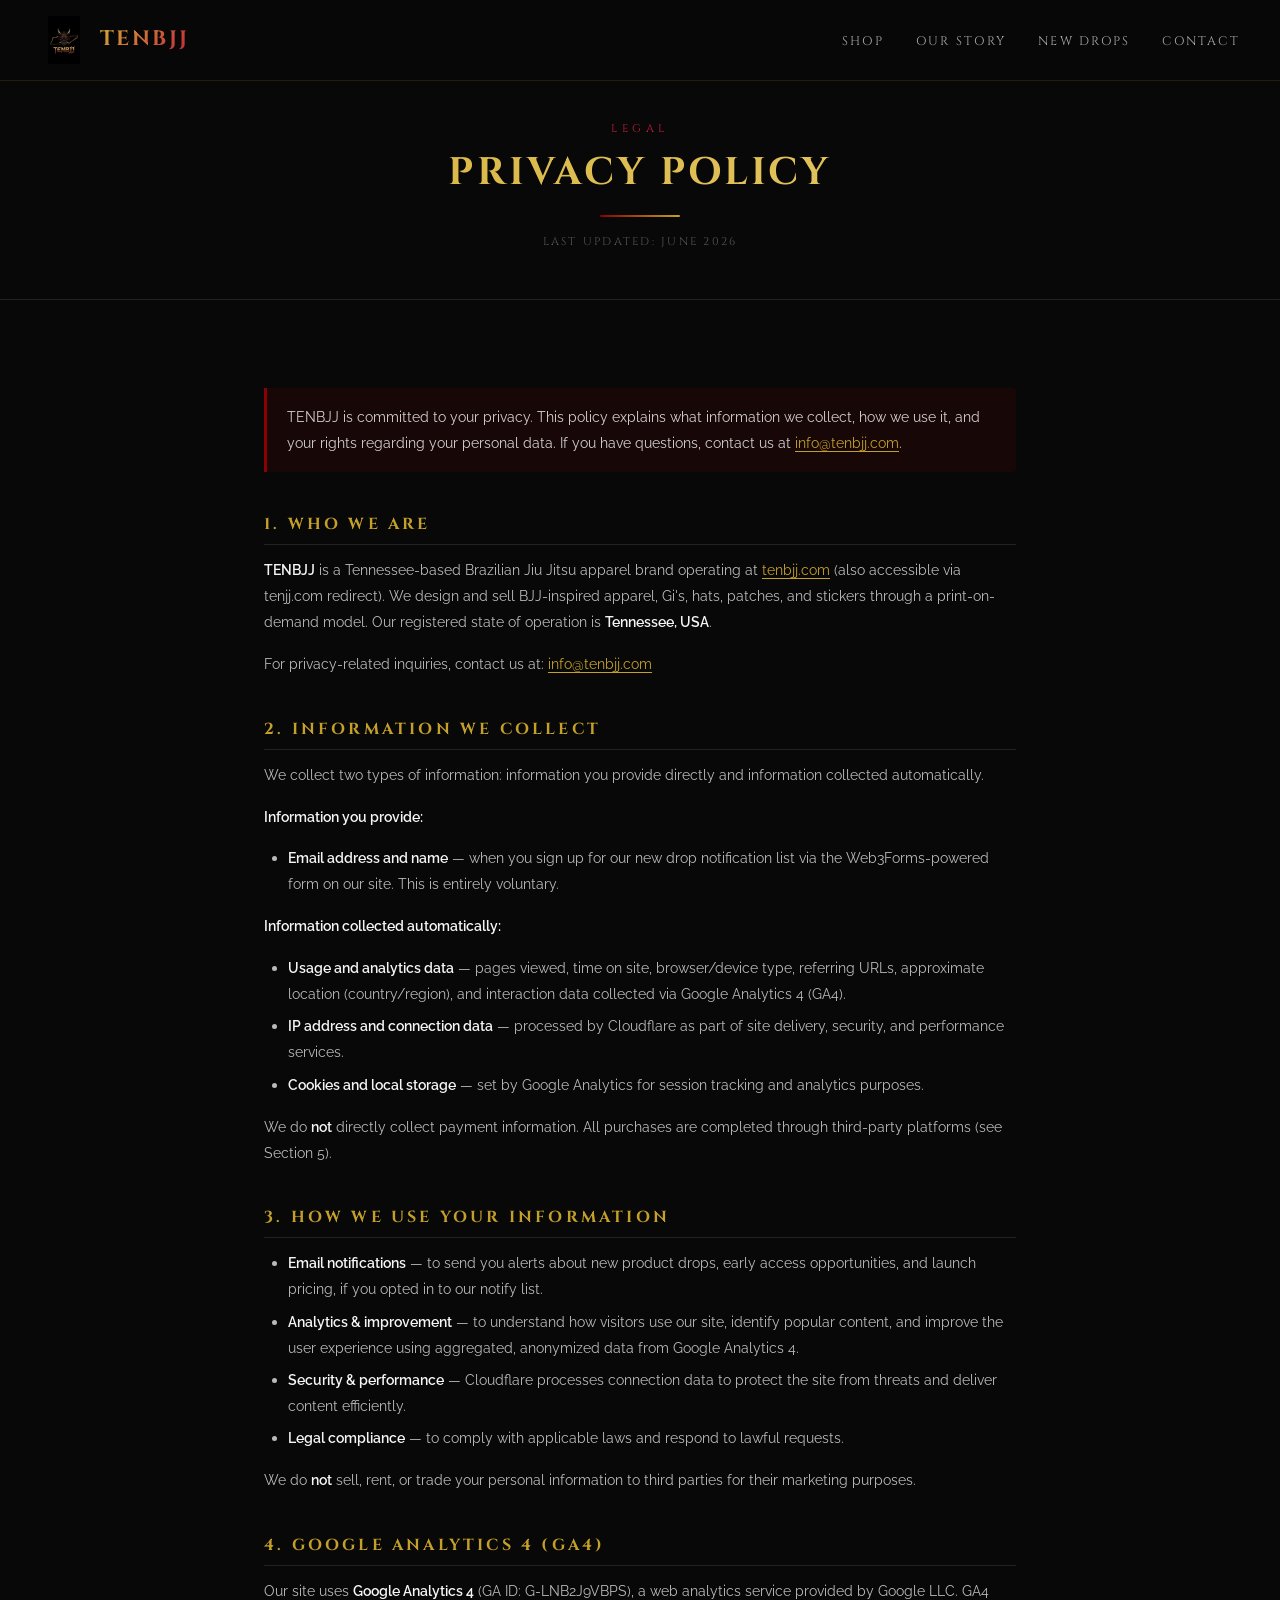
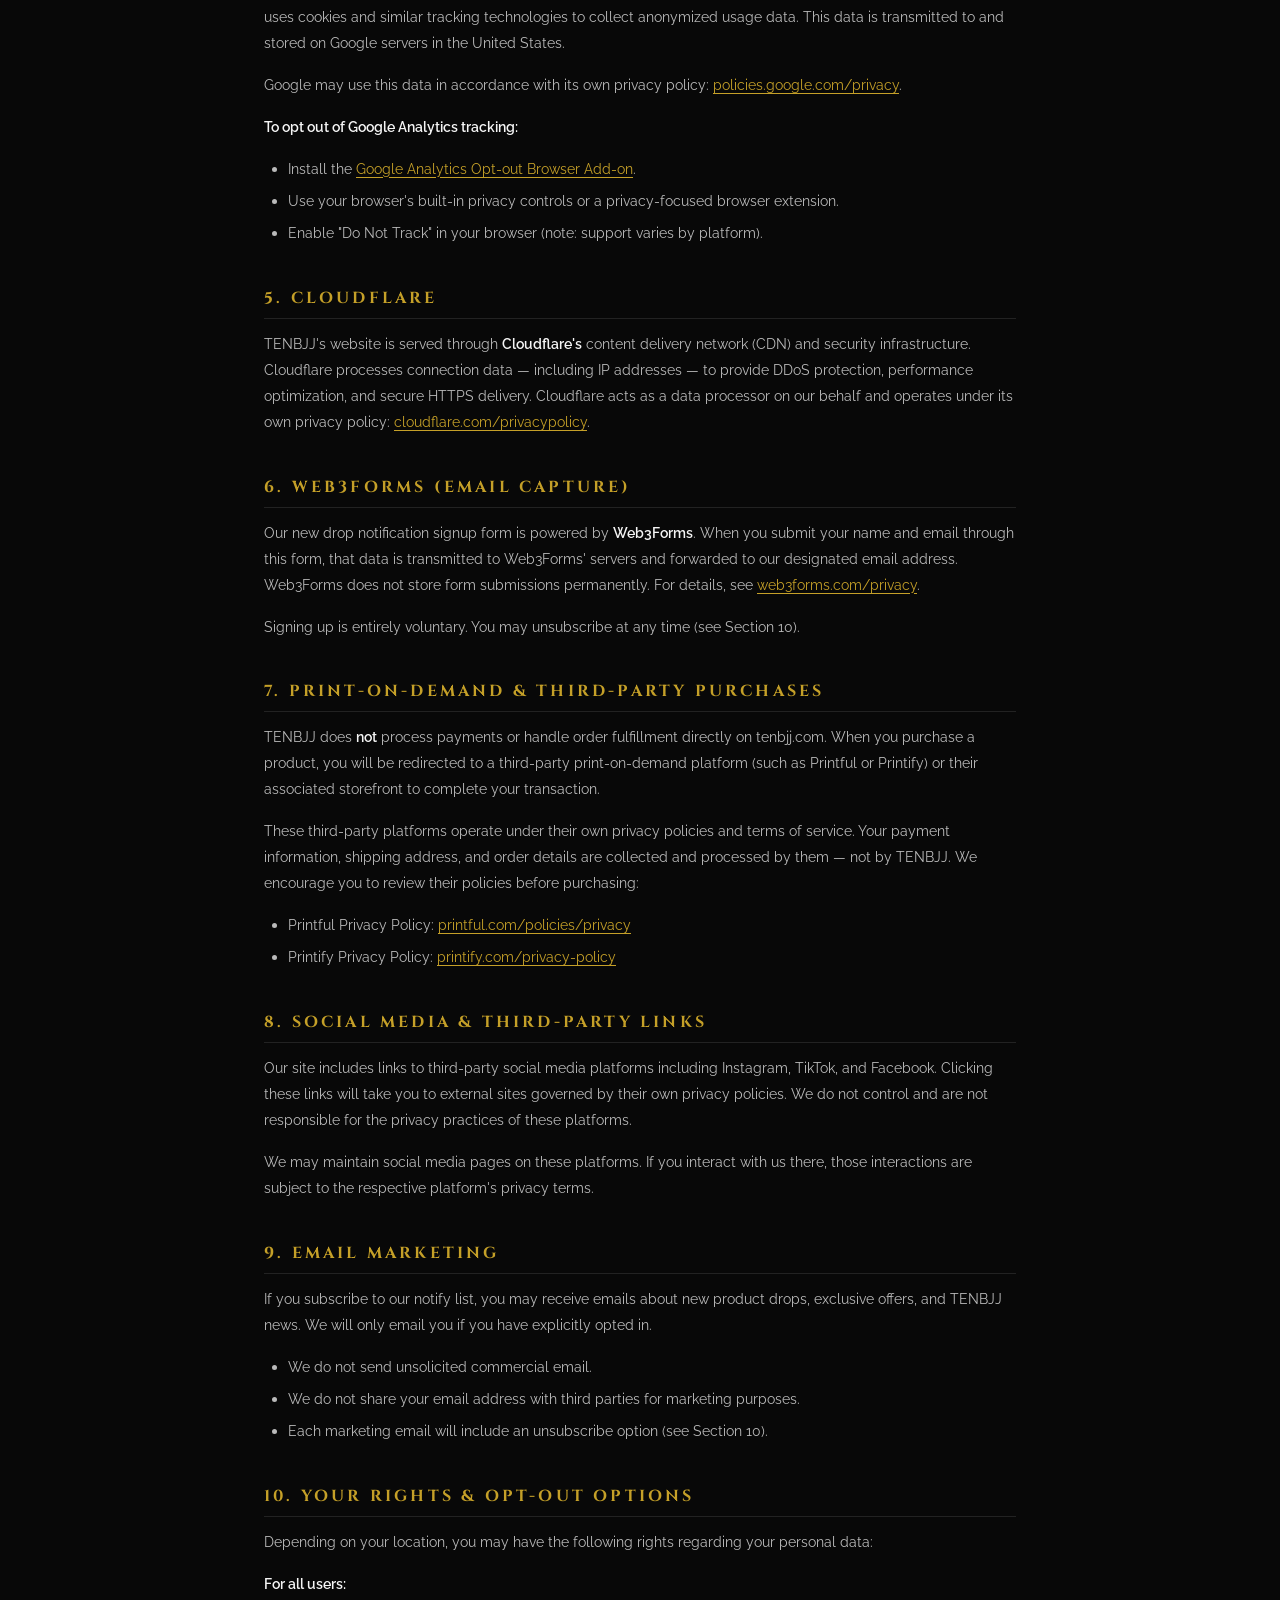
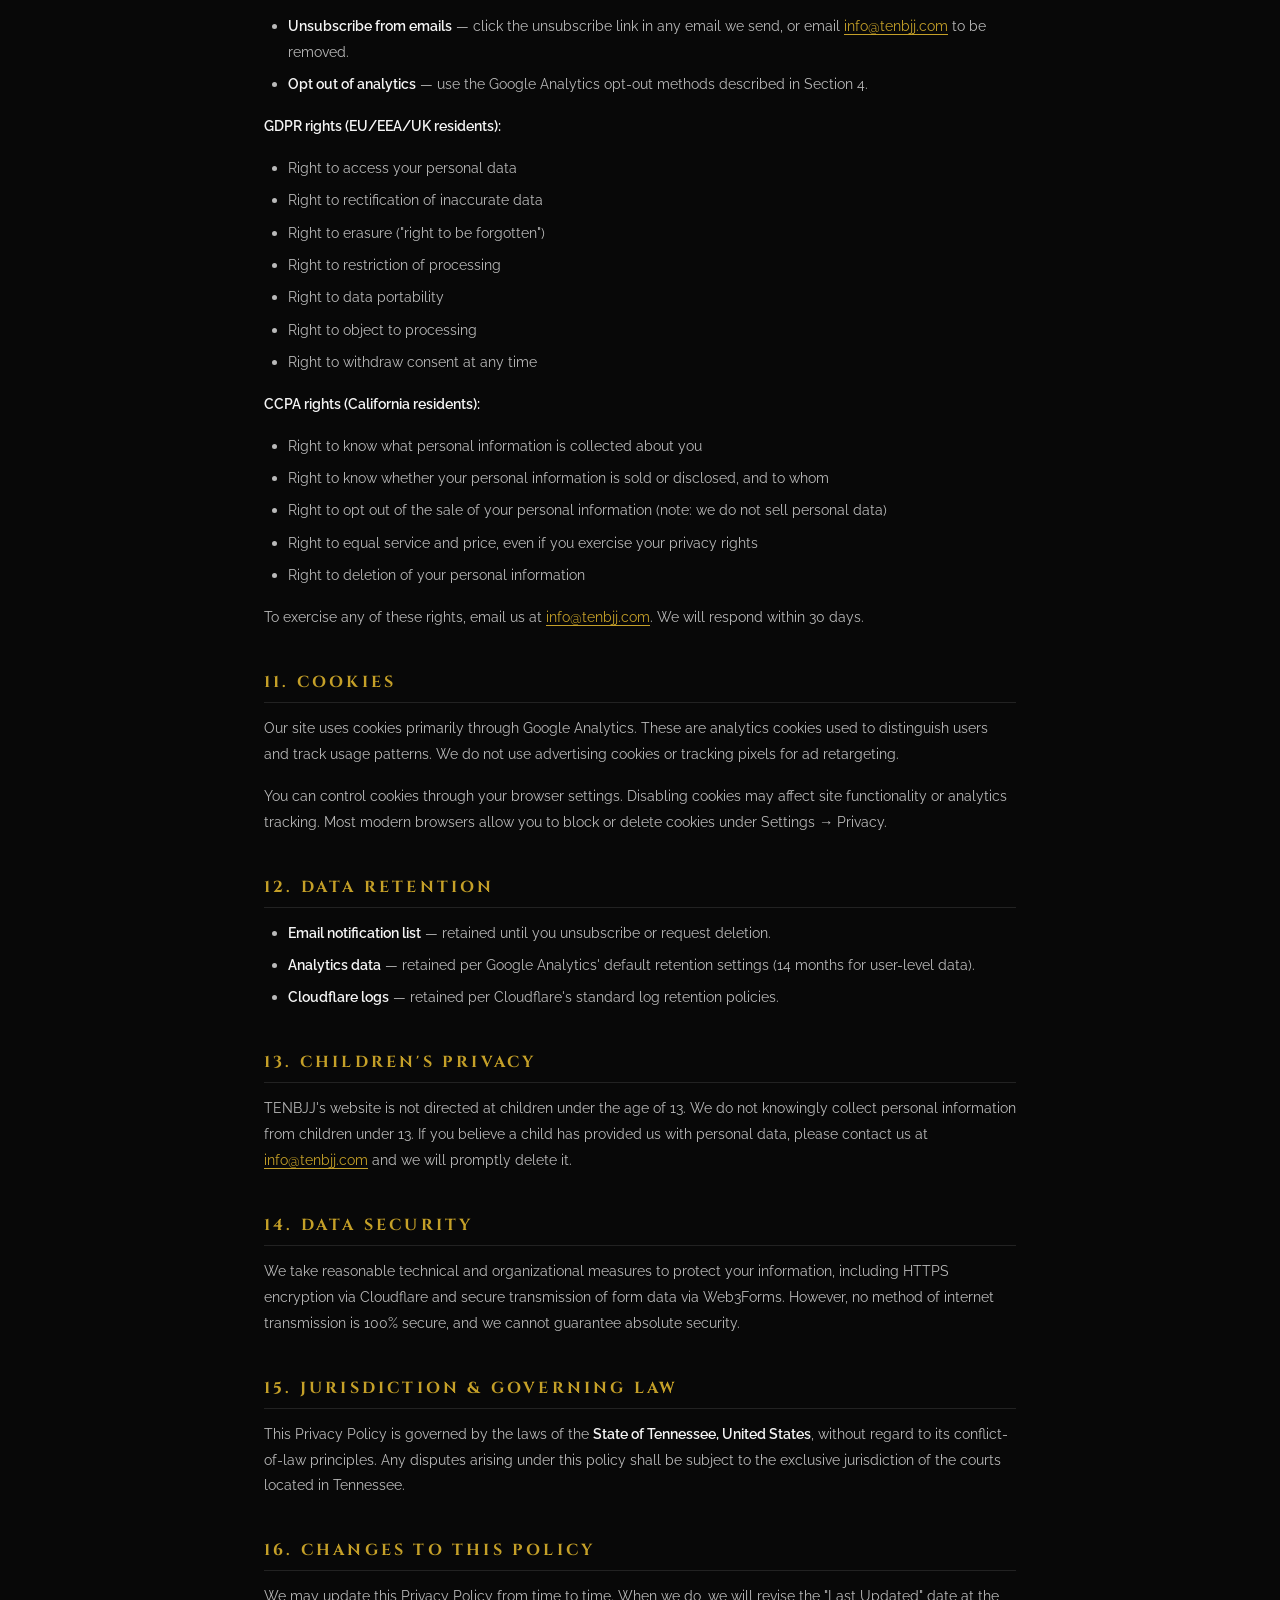
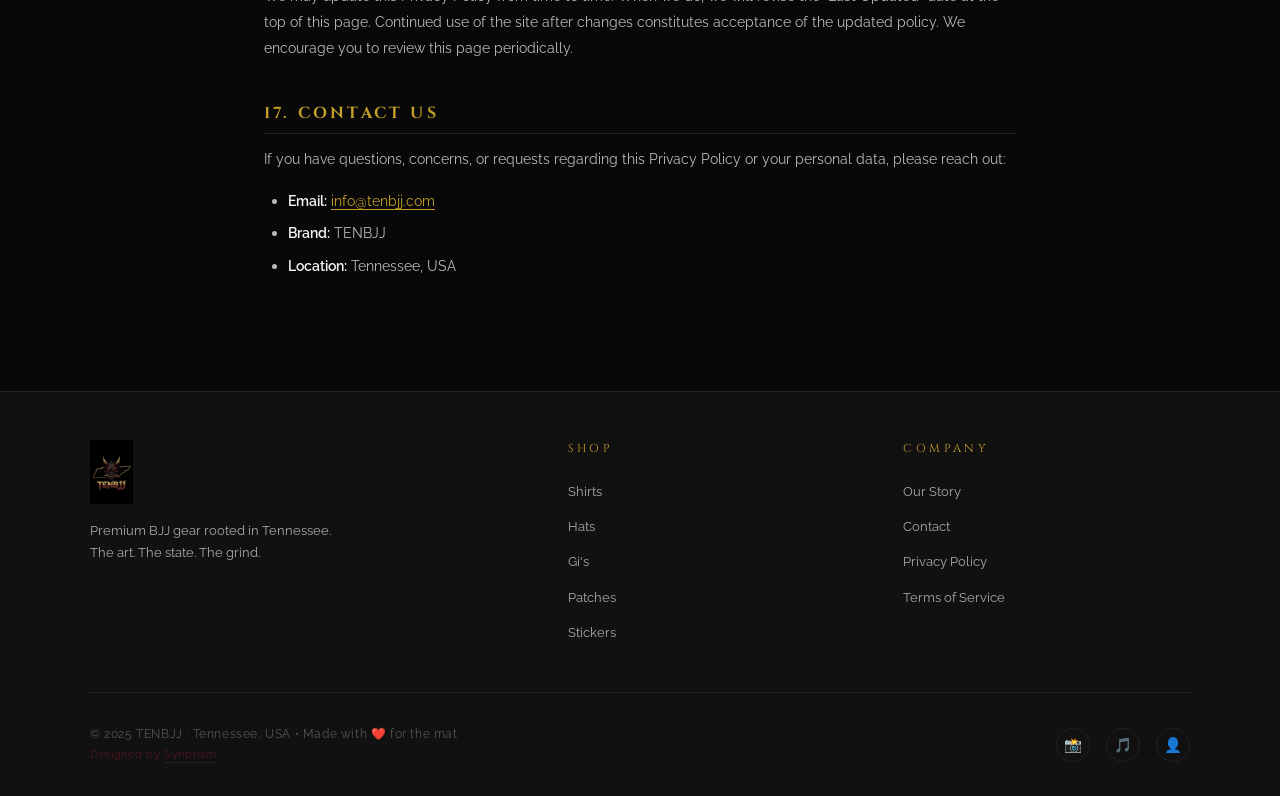
==== privacy.html @ 9f29fe01 "SEO overhaul, privacy policy, terms of service, sitemap, robots.txt" ====
<!DOCTYPE html>
<html lang="en">
<head>
  <meta charset="UTF-8" />
  <meta name="viewport" content="width=device-width, initial-scale=1.0" />
  <title>Privacy Policy | TENBJJ</title>
  <meta name="description" content="Privacy Policy for TENBJJ — Tennessee Brazilian Jiu Jitsu apparel brand." />
  <meta name="robots" content="noindex, nofollow" />
  <link rel="canonical" href="https://tenbjj.com/privacy.html" />
  <link rel="icon" type="image/jpeg" href="/assets/images/logo.jpg" />
  <link rel="stylesheet" href="/css/style.css" />
  <!-- Google tag (gtag.js) -->
  <script async src="https://www.googletagmanager.com/gtag/js?id=G-LNB2J9VBPS"></script>
  <script>
    window.dataLayer = window.dataLayer || [];
    function gtag(){dataLayer.push(arguments);}
    gtag('js', new Date());
    gtag('config', 'G-LNB2J9VBPS');
  </script>
  <style>
    /* ── LEGAL PAGE LAYOUT ─────────────────────────────────── */
    .legal-hero {
      padding: 120px 24px 48px;
      text-align: center;
      background: var(--black);
      border-bottom: 1px solid var(--black-border);
    }
    .legal-hero .section-eyebrow { margin-bottom: 0.75rem; }
    .legal-hero .section-title {
      font-size: clamp(1.6rem, 4vw, 2.4rem);
    }
    .legal-updated {
      font-family: var(--font-heading);
      font-size: 0.7rem;
      letter-spacing: 0.2em;
      text-transform: uppercase;
      color: var(--grey-dark);
      margin-top: 1rem;
    }
    .legal-body {
      max-width: 800px;
      margin: 0 auto;
      padding: 64px 24px 96px;
    }
    .legal-body h2 {
      font-family: var(--font-heading);
      font-size: 1rem;
      letter-spacing: 0.2em;
      text-transform: uppercase;
      color: var(--gold);
      margin: 2.5rem 0 0.75rem;
      padding-bottom: 0.4rem;
      border-bottom: 1px solid var(--black-border);
    }
    .legal-body h2:first-child { margin-top: 0; }
    .legal-body p {
      font-family: var(--font-body);
      font-size: 0.9rem;
      color: rgba(245,245,245,0.75);
      line-height: 1.8;
      margin-bottom: 1rem;
    }
    .legal-body ul {
      list-style: disc;
      padding-left: 1.5rem;
      margin-bottom: 1rem;
    }
    .legal-body ul li {
      font-family: var(--font-body);
      font-size: 0.9rem;
      color: rgba(245,245,245,0.75);
      line-height: 1.8;
      margin-bottom: 0.4rem;
    }
    .legal-body a {
      color: var(--gold);
      text-decoration: underline;
      text-underline-offset: 3px;
      transition: color var(--transition);
    }
    .legal-body a:hover { color: var(--gold-pale); }
    .legal-body strong {
      color: var(--white);
      font-weight: 600;
    }
    .legal-highlight {
      background: rgba(139,0,0,0.12);
      border-left: 3px solid var(--crimson);
      padding: 1rem 1.25rem;
      border-radius: 0 var(--radius) var(--radius) 0;
      margin: 1.5rem 0;
    }
    .legal-highlight p { margin-bottom: 0; color: rgba(245,245,245,0.85); }
    .nav-cart { display: none !important; }
  </style>
</head>
<body>

  <!-- NAV -->
  <nav class="nav" id="nav">
    <a class="nav-logo" href="/">
      <img src="/assets/images/logo.jpg" alt="TENBJJ Logo" />
      <span class="nav-logo-text">TENBJJ</span>
    </a>
    <ul class="nav-links">
      <li><a href="/#shop">Shop</a></li>
      <li><a href="/#story">Our Story</a></li>
      <li><a href="/#notify">New Drops</a></li>
      <li><a href="mailto:info@tenbjj.com">Contact</a></li>
    </ul>
    <a class="nav-cart" href="/#shop">
      <span>🛒</span>
      <span>Shop Now</span>
    </a>
    <div class="nav-hamburger" id="hamburger" aria-label="Menu">
      <span></span><span></span><span></span>
    </div>
  </nav>

  <!-- HERO -->
  <div class="legal-hero">
    <p class="section-eyebrow">Legal</p>
    <h1 class="section-title">Privacy Policy</h1>
    <div class="section-rule"></div>
    <p class="legal-updated">Last Updated: June 2026</p>
  </div>

  <!-- CONTENT -->
  <main class="legal-body">

    <div class="legal-highlight">
      <p>TENBJJ is committed to your privacy. This policy explains what information we collect, how we use it, and your rights regarding your personal data. If you have questions, contact us at <a href="mailto:info@tenbjj.com">info@tenbjj.com</a>.</p>
    </div>

    <h2>1. Who We Are</h2>
    <p><strong>TENBJJ</strong> is a Tennessee-based Brazilian Jiu Jitsu apparel brand operating at <a href="https://tenbjj.com">tenbjj.com</a> (also accessible via tenjj.com redirect). We design and sell BJJ-inspired apparel, Gi's, hats, patches, and stickers through a print-on-demand model. Our registered state of operation is <strong>Tennessee, USA</strong>.</p>
    <p>For privacy-related inquiries, contact us at: <a href="mailto:info@tenbjj.com">info@tenbjj.com</a></p>

    <h2>2. Information We Collect</h2>
    <p>We collect two types of information: information you provide directly and information collected automatically.</p>
    <p><strong>Information you provide:</strong></p>
    <ul>
      <li><strong>Email address and name</strong> — when you sign up for our new drop notification list via the Web3Forms-powered form on our site. This is entirely voluntary.</li>
    </ul>
    <p><strong>Information collected automatically:</strong></p>
    <ul>
      <li><strong>Usage and analytics data</strong> — pages viewed, time on site, browser/device type, referring URLs, approximate location (country/region), and interaction data collected via Google Analytics 4 (GA4).</li>
      <li><strong>IP address and connection data</strong> — processed by Cloudflare as part of site delivery, security, and performance services.</li>
      <li><strong>Cookies and local storage</strong> — set by Google Analytics for session tracking and analytics purposes.</li>
    </ul>
    <p>We do <strong>not</strong> directly collect payment information. All purchases are completed through third-party platforms (see Section 5).</p>

    <h2>3. How We Use Your Information</h2>
    <ul>
      <li><strong>Email notifications</strong> — to send you alerts about new product drops, early access opportunities, and launch pricing, if you opted in to our notify list.</li>
      <li><strong>Analytics &amp; improvement</strong> — to understand how visitors use our site, identify popular content, and improve the user experience using aggregated, anonymized data from Google Analytics 4.</li>
      <li><strong>Security &amp; performance</strong> — Cloudflare processes connection data to protect the site from threats and deliver content efficiently.</li>
      <li><strong>Legal compliance</strong> — to comply with applicable laws and respond to lawful requests.</li>
    </ul>
    <p>We do <strong>not</strong> sell, rent, or trade your personal information to third parties for their marketing purposes.</p>

    <h2>4. Google Analytics 4 (GA4)</h2>
    <p>Our site uses <strong>Google Analytics 4</strong> (GA ID: G-LNB2J9VBPS), a web analytics service provided by Google LLC. GA4 uses cookies and similar tracking technologies to collect anonymized usage data. This data is transmitted to and stored on Google servers in the United States.</p>
    <p>Google may use this data in accordance with its own privacy policy: <a href="https://policies.google.com/privacy" target="_blank" rel="noopener noreferrer">policies.google.com/privacy</a>.</p>
    <p><strong>To opt out of Google Analytics tracking:</strong></p>
    <ul>
      <li>Install the <a href="https://tools.google.com/dlpage/gaoptout" target="_blank" rel="noopener noreferrer">Google Analytics Opt-out Browser Add-on</a>.</li>
      <li>Use your browser's built-in privacy controls or a privacy-focused browser extension.</li>
      <li>Enable "Do Not Track" in your browser (note: support varies by platform).</li>
    </ul>

    <h2>5. Cloudflare</h2>
    <p>TENBJJ's website is served through <strong>Cloudflare's</strong> content delivery network (CDN) and security infrastructure. Cloudflare processes connection data — including IP addresses — to provide DDoS protection, performance optimization, and secure HTTPS delivery. Cloudflare acts as a data processor on our behalf and operates under its own privacy policy: <a href="https://www.cloudflare.com/privacypolicy/" target="_blank" rel="noopener noreferrer">cloudflare.com/privacypolicy</a>.</p>

    <h2>6. Web3Forms (Email Capture)</h2>
    <p>Our new drop notification signup form is powered by <strong>Web3Forms</strong>. When you submit your name and email through this form, that data is transmitted to Web3Forms' servers and forwarded to our designated email address. Web3Forms does not store form submissions permanently. For details, see <a href="https://web3forms.com/privacy" target="_blank" rel="noopener noreferrer">web3forms.com/privacy</a>.</p>
    <p>Signing up is entirely voluntary. You may unsubscribe at any time (see Section 10).</p>

    <h2>7. Print-on-Demand &amp; Third-Party Purchases</h2>
    <p>TENBJJ does <strong>not</strong> process payments or handle order fulfillment directly on tenbjj.com. When you purchase a product, you will be redirected to a third-party print-on-demand platform (such as Printful or Printify) or their associated storefront to complete your transaction.</p>
    <p>These third-party platforms operate under their own privacy policies and terms of service. Your payment information, shipping address, and order details are collected and processed by them — not by TENBJJ. We encourage you to review their policies before purchasing:</p>
    <ul>
      <li>Printful Privacy Policy: <a href="https://www.printful.com/policies/privacy" target="_blank" rel="noopener noreferrer">printful.com/policies/privacy</a></li>
      <li>Printify Privacy Policy: <a href="https://printify.com/privacy-policy/" target="_blank" rel="noopener noreferrer">printify.com/privacy-policy</a></li>
    </ul>

    <h2>8. Social Media &amp; Third-Party Links</h2>
    <p>Our site includes links to third-party social media platforms including Instagram, TikTok, and Facebook. Clicking these links will take you to external sites governed by their own privacy policies. We do not control and are not responsible for the privacy practices of these platforms.</p>
    <p>We may maintain social media pages on these platforms. If you interact with us there, those interactions are subject to the respective platform's privacy terms.</p>

    <h2>9. Email Marketing</h2>
    <p>If you subscribe to our notify list, you may receive emails about new product drops, exclusive offers, and TENBJJ news. We will only email you if you have explicitly opted in.</p>
    <ul>
      <li>We do not send unsolicited commercial email.</li>
      <li>We do not share your email address with third parties for marketing purposes.</li>
      <li>Each marketing email will include an unsubscribe option (see Section 10).</li>
    </ul>

    <h2>10. Your Rights &amp; Opt-Out Options</h2>
    <p>Depending on your location, you may have the following rights regarding your personal data:</p>
    <p><strong>For all users:</strong></p>
    <ul>
      <li><strong>Unsubscribe from emails</strong> — click the unsubscribe link in any email we send, or email <a href="mailto:info@tenbjj.com">info@tenbjj.com</a> to be removed.</li>
      <li><strong>Opt out of analytics</strong> — use the Google Analytics opt-out methods described in Section 4.</li>
    </ul>
    <p><strong>GDPR rights (EU/EEA/UK residents):</strong></p>
    <ul>
      <li>Right to access your personal data</li>
      <li>Right to rectification of inaccurate data</li>
      <li>Right to erasure ("right to be forgotten")</li>
      <li>Right to restriction of processing</li>
      <li>Right to data portability</li>
      <li>Right to object to processing</li>
      <li>Right to withdraw consent at any time</li>
    </ul>
    <p><strong>CCPA rights (California residents):</strong></p>
    <ul>
      <li>Right to know what personal information is collected about you</li>
      <li>Right to know whether your personal information is sold or disclosed, and to whom</li>
      <li>Right to opt out of the sale of your personal information (note: we do not sell personal data)</li>
      <li>Right to equal service and price, even if you exercise your privacy rights</li>
      <li>Right to deletion of your personal information</li>
    </ul>
    <p>To exercise any of these rights, email us at <a href="mailto:info@tenbjj.com">info@tenbjj.com</a>. We will respond within 30 days.</p>

    <h2>11. Cookies</h2>
    <p>Our site uses cookies primarily through Google Analytics. These are analytics cookies used to distinguish users and track usage patterns. We do not use advertising cookies or tracking pixels for ad retargeting.</p>
    <p>You can control cookies through your browser settings. Disabling cookies may affect site functionality or analytics tracking. Most modern browsers allow you to block or delete cookies under Settings → Privacy.</p>

    <h2>12. Data Retention</h2>
    <ul>
      <li><strong>Email notification list</strong> — retained until you unsubscribe or request deletion.</li>
      <li><strong>Analytics data</strong> — retained per Google Analytics' default retention settings (14 months for user-level data).</li>
      <li><strong>Cloudflare logs</strong> — retained per Cloudflare's standard log retention policies.</li>
    </ul>

    <h2>13. Children's Privacy</h2>
    <p>TENBJJ's website is not directed at children under the age of 13. We do not knowingly collect personal information from children under 13. If you believe a child has provided us with personal data, please contact us at <a href="mailto:info@tenbjj.com">info@tenbjj.com</a> and we will promptly delete it.</p>

    <h2>14. Data Security</h2>
    <p>We take reasonable technical and organizational measures to protect your information, including HTTPS encryption via Cloudflare and secure transmission of form data via Web3Forms. However, no method of internet transmission is 100% secure, and we cannot guarantee absolute security.</p>

    <h2>15. Jurisdiction &amp; Governing Law</h2>
    <p>This Privacy Policy is governed by the laws of the <strong>State of Tennessee, United States</strong>, without regard to its conflict-of-law principles. Any disputes arising under this policy shall be subject to the exclusive jurisdiction of the courts located in Tennessee.</p>

    <h2>16. Changes to This Policy</h2>
    <p>We may update this Privacy Policy from time to time. When we do, we will revise the "Last Updated" date at the top of this page. Continued use of the site after changes constitutes acceptance of the updated policy. We encourage you to review this page periodically.</p>

    <h2>17. Contact Us</h2>
    <p>If you have questions, concerns, or requests regarding this Privacy Policy or your personal data, please reach out:</p>
    <ul>
      <li><strong>Email:</strong> <a href="mailto:info@tenbjj.com">info@tenbjj.com</a></li>
      <li><strong>Brand:</strong> TENBJJ</li>
      <li><strong>Location:</strong> Tennessee, USA</li>
    </ul>

  </main>

  <!-- FOOTER -->
  <footer>
    <div class="footer-inner">
      <div class="footer-brand">
        <img src="/assets/images/logo.jpg" alt="TENBJJ" class="footer-logo" />
        <p class="footer-tagline">
          Premium BJJ gear rooted in Tennessee.<br>
          The art. The state. The grind.
        </p>
      </div>
      <div>
        <p class="footer-heading">Shop</p>
        <ul class="footer-links">
          <li><a href="/#shop">Shirts</a></li>
          <li><a href="/#shop">Hats</a></li>
          <li><a href="/#shop">Gi's</a></li>
          <li><a href="/#shop">Patches</a></li>
          <li><a href="/#shop">Stickers</a></li>
        </ul>
      </div>
      <div>
        <p class="footer-heading">Company</p>
        <ul class="footer-links">
          <li><a href="/#story">Our Story</a></li>
          <li><a href="mailto:info@tenbjj.com">Contact</a></li>
          <li><a href="/privacy.html">Privacy Policy</a></li>
          <li><a href="/terms.html">Terms of Service</a></li>
        </ul>
      </div>
    </div>
    <div class="footer-bottom" style="max-width:1100px;margin:0 auto;">
      <p class="footer-copy">
        &copy; 2025 TENBJJ &middot; Tennessee, USA &bull; Made with <span>❤️</span> for the mat
        <br><span style="font-size:0.7rem; opacity:0.35; letter-spacing:0.06em;">Designed by <a href="https://synprism.io" target="_blank" rel="noopener" style="color:inherit; text-decoration:none; border-bottom:1px solid rgba(255,255,255,0.2); padding-bottom:1px; transition:opacity 0.2s;" onmouseover="this.parentElement.style.opacity='0.65'" onmouseout="this.parentElement.style.opacity='0.35'">Synprism</a></span>
      </p>
      <div class="footer-social">
        <a href="#" aria-label="Instagram">📸</a>
        <a href="#" aria-label="TikTok">🎵</a>
        <a href="#" aria-label="Facebook">👤</a>
      </div>
    </div>
  </footer>

  <script src="/js/main.js"></script>
</body>
</html>
---- css/style.css ----
/* ============================================================
   TENBJJ — Core Stylesheet
   Design System: Black / Crimson / Gold
   ============================================================ */

@import url('https://fonts.googleapis.com/css2?family=Cinzel:wght@400;600;700;900&family=Cinzel+Decorative:wght@700&family=Raleway:wght@300;400;500;600&display=swap');

/* ── TOKENS ─────────────────────────────────────────────── */
:root {
  --black:       #080808;
  --black-soft:  #111111;
  --black-card:  #161616;
  --black-border:#222222;
  --crimson:     #8B0000;
  --crimson-mid: #c41e3a;
  --crimson-glow:#e0142a;
  --gold:        #C5A028;
  --gold-bright: #D4AF37;
  --gold-pale:   #e8cc6e;
  --white:       #f5f5f5;
  --grey:        #aaaaaa;
  --grey-dark:   #555555;

  --font-display: 'Cinzel Decorative', serif;
  --font-heading: 'Cinzel', serif;
  --font-body:    'Raleway', sans-serif;

  --radius: 4px;
  --transition: 0.3s ease;
  --glow-gold: 0 0 20px rgba(197,160,40,0.4);
  --glow-crimson: 0 0 20px rgba(196,30,58,0.5);
}

/* ── RESET ──────────────────────────────────────────────── */
*, *::before, *::after { box-sizing: border-box; margin: 0; padding: 0; }
html { scroll-behavior: smooth; font-size: 16px; }
body {
  background: var(--black);
  color: var(--white);
  font-family: var(--font-body);
  font-weight: 400;
  line-height: 1.6;
  overflow-x: hidden;
}
img { display: block; max-width: 100%; }
a { color: inherit; text-decoration: none; }
ul { list-style: none; }

/* ── SCROLLBAR ──────────────────────────────────────────── */
::-webkit-scrollbar { width: 6px; }
::-webkit-scrollbar-track { background: var(--black); }
::-webkit-scrollbar-thumb { background: var(--crimson); border-radius: 3px; }

/* ── NAV ────────────────────────────────────────────────── */
.nav {
  position: fixed;
  top: 0; left: 0; right: 0;
  z-index: 1000;
  display: flex;
  align-items: center;
  justify-content: space-between;
  padding: 1rem 2.5rem;
  background: rgba(8,8,8,0.92);
  backdrop-filter: blur(12px);
  border-bottom: 1px solid rgba(197,160,40,0.15);
  transition: var(--transition);
}
.nav.scrolled {
  border-bottom-color: rgba(197,160,40,0.35);
  box-shadow: 0 4px 30px rgba(0,0,0,0.6);
}
.nav-logo {
  display: flex;
  align-items: center;
  gap: 0.75rem;
}
.nav-logo img {
  height: 48px;
  width: 48px;
  object-fit: contain;
}
.nav-logo-text {
  font-family: var(--font-heading);
  font-weight: 700;
  font-size: 1.3rem;
  letter-spacing: 0.12em;
  background: linear-gradient(135deg, var(--gold-bright), var(--crimson-mid));
  -webkit-background-clip: text;
  -webkit-text-fill-color: transparent;
  background-clip: text;
}
.nav-links {
  display: flex;
  gap: 2rem;
  align-items: center;
}
.nav-links a {
  font-family: var(--font-heading);
  font-size: 0.78rem;
  letter-spacing: 0.18em;
  text-transform: uppercase;
  color: var(--grey);
  transition: color var(--transition);
  position: relative;
}
.nav-links a::after {
  content: '';
  position: absolute;
  bottom: -4px; left: 0; right: 0;
  height: 1px;
  background: var(--gold);
  transform: scaleX(0);
  transition: transform var(--transition);
}
.nav-links a:hover { color: var(--gold-bright); }
.nav-links a:hover::after { transform: scaleX(1); }
.nav-cart {
  display: flex;
  align-items: center;
  gap: 0.4rem;
  padding: 0.5rem 1.2rem;
  border: 1px solid var(--gold);
  border-radius: var(--radius);
  font-family: var(--font-heading);
  font-size: 0.72rem;
  letter-spacing: 0.15em;
  color: var(--gold);
  cursor: pointer;
  transition: all var(--transition);
}
.nav-cart:hover {
  background: var(--gold);
  color: var(--black);
  box-shadow: var(--glow-gold);
}
.nav-hamburger {
  display: none;
  flex-direction: column;
  gap: 5px;
  cursor: pointer;
  padding: 4px;
}
.nav-hamburger span {
  display: block;
  width: 24px;
  height: 2px;
  background: var(--gold);
  transition: var(--transition);
}

/* ── HERO ────────────────────────────────────────────────── */
.hero {
  min-height: 100vh;
  display: flex;
  flex-direction: column;
  align-items: center;
  justify-content: center;
  text-align: center;
  padding: 8rem 2rem 4rem;
  position: relative;
  overflow: hidden;
}
.hero-bg {
  position: absolute;
  inset: 0;
  background:
    radial-gradient(ellipse 60% 50% at 50% 60%, rgba(139,0,0,0.18) 0%, transparent 70%),
    radial-gradient(ellipse 80% 80% at 50% 100%, rgba(197,160,40,0.06) 0%, transparent 60%),
    var(--black);
  z-index: 0;
}
.hero-bg-lines {
  position: absolute;
  inset: 0;
  background-image:
    linear-gradient(rgba(197,160,40,0.04) 1px, transparent 1px),
    linear-gradient(90deg, rgba(197,160,40,0.04) 1px, transparent 1px);
  background-size: 60px 60px;
  z-index: 0;
}
.hero-content {
  position: relative;
  z-index: 1;
  display: flex;
  flex-direction: column;
  align-items: center;
  gap: 1.5rem;
}
.hero-logo {
  width: min(340px, 70vw);
  height: auto;
  filter: drop-shadow(0 0 40px rgba(139,0,0,0.6)) drop-shadow(0 0 80px rgba(139,0,0,0.3));
  animation: heroFloat 6s ease-in-out infinite;
}
@keyframes heroFloat {
  0%, 100% { transform: translateY(0); }
  50% { transform: translateY(-12px); }
}
.hero-tagline {
  font-family: var(--font-heading);
  font-size: clamp(0.75rem, 2vw, 1rem);
  letter-spacing: 0.4em;
  text-transform: uppercase;
  color: var(--gold);
  margin-top: 0.5rem;
}
.hero-sub {
  font-family: var(--font-body);
  font-size: clamp(0.85rem, 1.5vw, 1rem);
  color: var(--grey);
  letter-spacing: 0.06em;
  max-width: 480px;
  line-height: 1.8;
}
.hero-divider {
  width: 120px;
  height: 1px;
  background: linear-gradient(90deg, transparent, var(--gold), transparent);
  margin: 0.5rem auto;
}
.hero-cta-group {
  display: flex;
  gap: 1rem;
  flex-wrap: wrap;
  justify-content: center;
  margin-top: 1rem;
}
.btn {
  font-family: var(--font-heading);
  font-size: 0.75rem;
  letter-spacing: 0.2em;
  text-transform: uppercase;
  padding: 0.85rem 2rem;
  border-radius: var(--radius);
  cursor: pointer;
  transition: all var(--transition);
  border: none;
  display: inline-flex;
  align-items: center;
  gap: 0.5rem;
}
.btn-primary {
  background: linear-gradient(135deg, var(--crimson), var(--crimson-mid));
  color: var(--white);
  border: 1px solid var(--crimson-mid);
}
.btn-primary:hover {
  background: linear-gradient(135deg, var(--crimson-mid), var(--crimson-glow));
  box-shadow: var(--glow-crimson), 0 8px 24px rgba(139,0,0,0.4);
  transform: translateY(-2px);
}
.btn-secondary {
  background: transparent;
  color: var(--gold);
  border: 1px solid var(--gold);
}
.btn-secondary:hover {
  background: var(--gold);
  color: var(--black);
  box-shadow: var(--glow-gold);
  transform: translateY(-2px);
}

/* ── SECTION SCAFFOLDING ────────────────────────────────── */
section {
  padding: 5rem 2rem;
}
.section-header {
  text-align: center;
  margin-bottom: 3.5rem;
}
.section-eyebrow {
  font-family: var(--font-heading);
  font-size: 0.7rem;
  letter-spacing: 0.4em;
  text-transform: uppercase;
  color: var(--crimson-mid);
  margin-bottom: 0.75rem;
}
.section-title {
  font-family: var(--font-heading);
  font-size: clamp(1.6rem, 4vw, 2.6rem);
  font-weight: 700;
  letter-spacing: 0.08em;
  text-transform: uppercase;
  background: linear-gradient(135deg, var(--gold-bright), var(--gold-pale));
  -webkit-background-clip: text;
  -webkit-text-fill-color: transparent;
  background-clip: text;
  line-height: 1.2;
}
.section-rule {
  width: 80px;
  height: 2px;
  background: linear-gradient(90deg, var(--crimson), var(--gold));
  margin: 1.2rem auto 0;
  border-radius: 2px;
}

/* ── FEATURED PRODUCTS ──────────────────────────────────── */
.products { background: var(--black-soft); }
.products-grid {
  display: grid;
  grid-template-columns: repeat(auto-fill, minmax(280px, 1fr));
  gap: 1.5rem;
  max-width: 1200px;
  margin: 0 auto;
}
.product-card {
  background: var(--black-card);
  border: 1px solid var(--black-border);
  border-radius: var(--radius);
  overflow: hidden;
  transition: all var(--transition);
  cursor: pointer;
  position: relative;
}
.product-card:hover {
  border-color: var(--gold);
  transform: translateY(-4px);
  box-shadow: 0 12px 40px rgba(0,0,0,0.5), var(--glow-gold);
}
.product-img-wrap {
  position: relative;
  aspect-ratio: 1;
  background: linear-gradient(135deg, #111, #1a1a1a);
  overflow: hidden;
  display: flex;
  align-items: center;
  justify-content: center;
}
.product-img-wrap img {
  width: 100%;
  height: 100%;
  object-fit: cover;
  transition: transform 0.5s ease;
}
.product-card:hover .product-img-wrap img {
  transform: scale(1.06);
}
.product-badge {
  position: absolute;
  top: 12px; left: 12px;
  background: var(--crimson);
  color: var(--white);
  font-family: var(--font-heading);
  font-size: 0.6rem;
  letter-spacing: 0.15em;
  padding: 0.25rem 0.6rem;
  border-radius: 2px;
  text-transform: uppercase;
}
.product-coming-soon {
  position: absolute;
  inset: 0;
  background: rgba(8,8,8,0.75);
  display: flex;
  align-items: center;
  justify-content: center;
  font-family: var(--font-heading);
  font-size: 0.8rem;
  letter-spacing: 0.25em;
  color: var(--gold);
  text-transform: uppercase;
  backdrop-filter: blur(2px);
}
.product-placeholder {
  width: 100%;
  height: 100%;
  display: flex;
  flex-direction: column;
  align-items: center;
  justify-content: center;
  gap: 1rem;
  padding: 2rem;
}
.product-placeholder-icon {
  font-size: 3.5rem;
  opacity: 0.3;
  filter: grayscale(1);
}
.product-placeholder-label {
  font-family: var(--font-heading);
  font-size: 0.7rem;
  letter-spacing: 0.2em;
  color: var(--grey-dark);
  text-transform: uppercase;
}
.product-info {
  padding: 1.25rem;
}
.product-category {
  font-family: var(--font-heading);
  font-size: 0.62rem;
  letter-spacing: 0.25em;
  color: var(--crimson-mid);
  text-transform: uppercase;
  margin-bottom: 0.4rem;
}
.product-name {
  font-family: var(--font-heading);
  font-size: 1rem;
  font-weight: 600;
  letter-spacing: 0.06em;
  color: var(--white);
  margin-bottom: 0.5rem;
}
.product-desc {
  font-size: 0.8rem;
  color: var(--grey);
  line-height: 1.5;
  margin-bottom: 1rem;
}
.product-footer {
  display: flex;
  align-items: center;
  justify-content: space-between;
}
.product-price {
  font-family: var(--font-heading);
  font-size: 1.1rem;
  color: var(--gold-bright);
  font-weight: 700;
}
.product-price.tbd {
  font-size: 0.75rem;
  color: var(--grey-dark);
  letter-spacing: 0.1em;
}
.product-add {
  padding: 0.5rem 1rem;
  background: transparent;
  border: 1px solid var(--crimson-mid);
  color: var(--crimson-mid);
  font-family: var(--font-heading);
  font-size: 0.65rem;
  letter-spacing: 0.15em;
  text-transform: uppercase;
  border-radius: var(--radius);
  cursor: pointer;
  transition: all var(--transition);
}
.product-add:hover {
  background: var(--crimson);
  color: var(--white);
  border-color: var(--crimson);
}
.product-add.notify {
  border-color: var(--grey-dark);
  color: var(--grey-dark);
  cursor: default;
}

/* ── CATEGORIES STRIP ───────────────────────────────────── */
.categories {
  padding: 3rem 2rem;
  background: var(--black);
  border-top: 1px solid var(--black-border);
  border-bottom: 1px solid var(--black-border);
}
.categories-inner {
  max-width: 1100px;
  margin: 0 auto;
  display: flex;
  justify-content: center;
  gap: 1rem;
  flex-wrap: wrap;
}
.cat-pill {
  display: flex;
  align-items: center;
  gap: 0.5rem;
  padding: 0.6rem 1.4rem;
  border: 1px solid var(--black-border);
  border-radius: 100px;
  font-family: var(--font-heading);
  font-size: 0.7rem;
  letter-spacing: 0.18em;
  text-transform: uppercase;
  color: var(--grey);
  cursor: pointer;
  transition: all var(--transition);
}
.cat-pill:hover, .cat-pill.active {
  border-color: var(--gold);
  color: var(--gold);
  background: rgba(197,160,40,0.08);
}
.cat-pill-icon { font-size: 1rem; }

/* ── STORY / ABOUT ──────────────────────────────────────── */
.story {
  background: var(--black);
  position: relative;
  overflow: hidden;
}
.story::before {
  content: '';
  position: absolute;
  top: 0; right: 0;
  width: 50%;
  height: 100%;
  background: radial-gradient(ellipse at right center, rgba(139,0,0,0.1) 0%, transparent 60%);
  pointer-events: none;
}
.story-inner {
  max-width: 1100px;
  margin: 0 auto;
  display: grid;
  grid-template-columns: 1fr 1fr;
  gap: 5rem;
  align-items: center;
}
.story-logo-wrap {
  display: flex;
  justify-content: center;
  align-items: center;
}
.story-logo {
  width: min(360px, 100%);
  filter: drop-shadow(0 0 60px rgba(139,0,0,0.5));
}
.story-content { }
.story-content .section-header {
  text-align: left;
  margin-bottom: 2rem;
}
.story-content .section-rule { margin-left: 0; }
.story-body {
  font-size: 0.95rem;
  color: var(--grey);
  line-height: 1.9;
  margin-bottom: 1.5rem;
}
.story-body strong { color: var(--gold-bright); font-weight: 600; }
.story-values {
  display: flex;
  flex-direction: column;
  gap: 0.75rem;
  margin-top: 2rem;
}
.story-value {
  display: flex;
  align-items: center;
  gap: 0.75rem;
  font-family: var(--font-heading);
  font-size: 0.75rem;
  letter-spacing: 0.15em;
  text-transform: uppercase;
  color: var(--white);
}
.story-value::before {
  content: '';
  display: block;
  width: 24px;
  height: 2px;
  background: linear-gradient(90deg, var(--crimson), var(--gold));
  flex-shrink: 0;
}

/* ── NOTIFY BANNER ──────────────────────────────────────── */
.notify-band {
  background: linear-gradient(135deg, var(--crimson) 0%, #3a0000 50%, var(--black-soft) 100%);
  padding: 4rem 2rem;
  text-align: center;
  position: relative;
  overflow: hidden;
  border-top: 1px solid var(--crimson);
  border-bottom: 1px solid var(--black-border);
}
.notify-band::before {
  content: 'TENBJJ';
  position: absolute;
  top: 50%;
  left: 50%;
  transform: translate(-50%, -50%);
  font-family: var(--font-display);
  font-size: clamp(5rem, 15vw, 12rem);
  color: rgba(255,255,255,0.03);
  letter-spacing: 0.1em;
  pointer-events: none;
  white-space: nowrap;
}
.notify-inner {
  position: relative;
  z-index: 1;
  max-width: 560px;
  margin: 0 auto;
}
.notify-title {
  font-family: var(--font-heading);
  font-size: clamp(1.4rem, 3vw, 2rem);
  letter-spacing: 0.1em;
  text-transform: uppercase;
  color: var(--white);
  margin-bottom: 0.75rem;
}
.notify-sub {
  font-size: 0.88rem;
  color: rgba(255,255,255,0.65);
  margin-bottom: 2rem;
  line-height: 1.7;
}
.notify-form {
  display: flex;
  gap: 0;
  max-width: 440px;
  margin: 0 auto;
  border: 1px solid rgba(197,160,40,0.4);
  border-radius: var(--radius);
  overflow: hidden;
}
.notify-input {
  flex: 1;
  background: rgba(0,0,0,0.4);
  border: none;
  color: var(--white);
  font-family: var(--font-body);
  font-size: 0.88rem;
  padding: 0.85rem 1.25rem;
  outline: none;
}
.notify-input::placeholder { color: rgba(255,255,255,0.3); }
.notify-submit {
  background: var(--gold);
  border: none;
  color: var(--black);
  font-family: var(--font-heading);
  font-size: 0.7rem;
  letter-spacing: 0.2em;
  text-transform: uppercase;
  padding: 0.85rem 1.5rem;
  cursor: pointer;
  transition: all var(--transition);
  white-space: nowrap;
}
.notify-submit:hover {
  background: var(--gold-pale);
  box-shadow: var(--glow-gold);
}

/* ── FOOTER ─────────────────────────────────────────────── */
footer {
  background: var(--black-soft);
  border-top: 1px solid var(--black-border);
  padding: 3rem 2rem 2rem;
}
.footer-inner {
  max-width: 1100px;
  margin: 0 auto;
  display: grid;
  grid-template-columns: 1.5fr 1fr 1fr;
  gap: 3rem;
  margin-bottom: 3rem;
}
.footer-brand { }
.footer-logo {
  height: 64px;
  margin-bottom: 1rem;
}
.footer-tagline {
  font-size: 0.82rem;
  color: var(--grey);
  line-height: 1.7;
  max-width: 260px;
}
.footer-heading {
  font-family: var(--font-heading);
  font-size: 0.72rem;
  letter-spacing: 0.3em;
  text-transform: uppercase;
  color: var(--gold);
  margin-bottom: 1.25rem;
}
.footer-links {
  display: flex;
  flex-direction: column;
  gap: 0.6rem;
}
.footer-links a {
  font-size: 0.83rem;
  color: var(--grey);
  transition: color var(--transition);
}
.footer-links a:hover { color: var(--gold-bright); }
.footer-bottom {
  border-top: 1px solid var(--black-border);
  padding-top: 2rem;
  display: flex;
  align-items: center;
  justify-content: space-between;
  flex-wrap: wrap;
  gap: 1rem;
}
.footer-copy {
  font-size: 0.75rem;
  color: var(--grey-dark);
  letter-spacing: 0.05em;
}
.footer-copy span { color: var(--crimson-mid); }
.footer-social {
  display: flex;
  gap: 1rem;
}
.footer-social a {
  width: 34px;
  height: 34px;
  border: 1px solid var(--black-border);
  border-radius: 50%;
  display: flex;
  align-items: center;
  justify-content: center;
  font-size: 0.9rem;
  color: var(--grey-dark);
  transition: all var(--transition);
}
.footer-social a:hover {
  border-color: var(--gold);
  color: var(--gold);
  box-shadow: var(--glow-gold);
}

/* ── MOBILE ─────────────────────────────────────────────── */
@media (max-width: 768px) {
  .nav { padding: 1rem 1.25rem; }
  .nav-links { display: none; }
  .nav-hamburger { display: flex; }

  .hero { padding: 7rem 1.25rem 3rem; }
  .hero-logo { width: min(280px, 80vw); }

  .story-inner {
    grid-template-columns: 1fr;
    gap: 2.5rem;
  }
  .story-logo { width: min(280px, 70vw); margin: 0 auto; }
  .story-content .section-header { text-align: center; }
  .story-content .section-rule { margin: 1rem auto 0; }

  .footer-inner {
    grid-template-columns: 1fr;
    gap: 2rem;
  }
  .footer-bottom { flex-direction: column; text-align: center; }

  .notify-form { flex-direction: column; border: none; gap: 0.75rem; }
  .notify-input {
    border: 1px solid rgba(197,160,40,0.4);
    border-radius: var(--radius);
    text-align: center;
  }
  .notify-submit {
    border-radius: var(--radius);
    padding: 0.9rem;
  }
}

/* ── ANIMATIONS ─────────────────────────────────────────── */
.fade-up {
  opacity: 0;
  transform: translateY(28px);
  transition: opacity 0.7s ease, transform 0.7s ease;
}
.fade-up.visible {
  opacity: 1;
  transform: translateY(0);
}
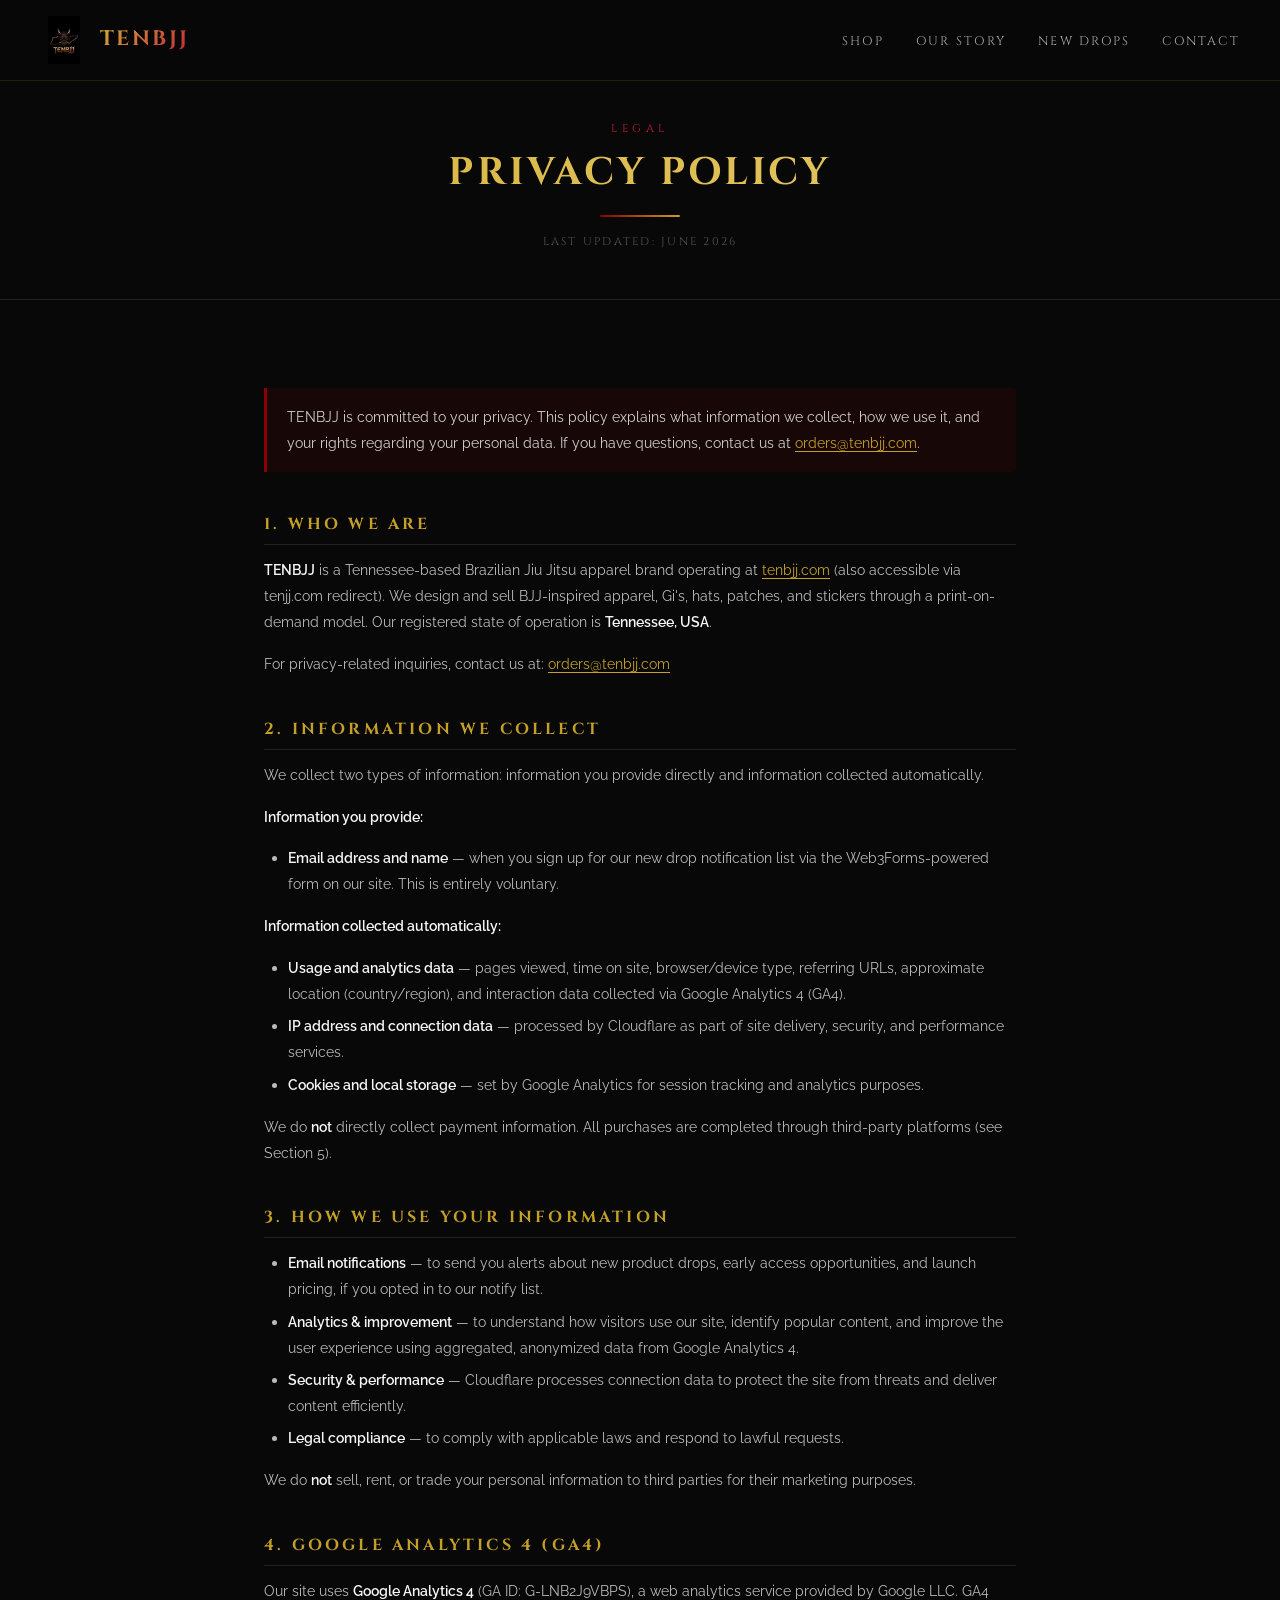
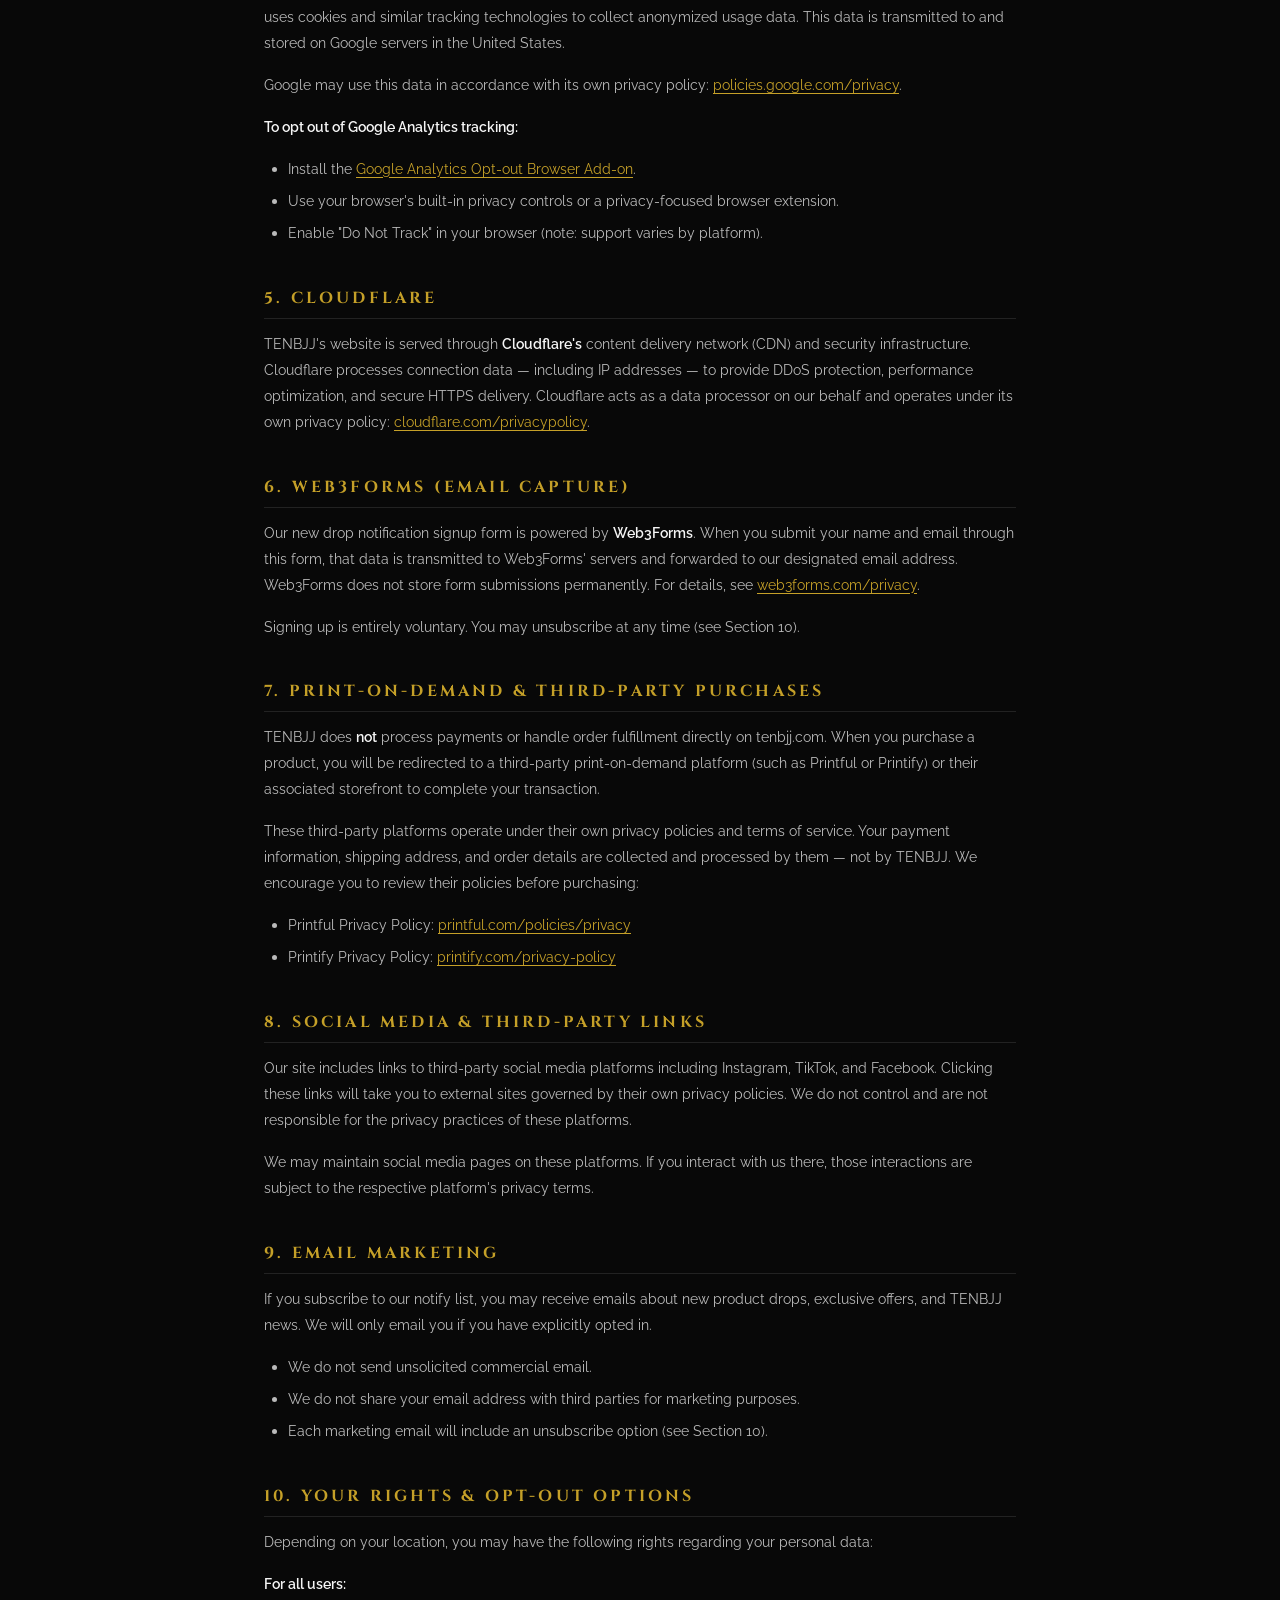
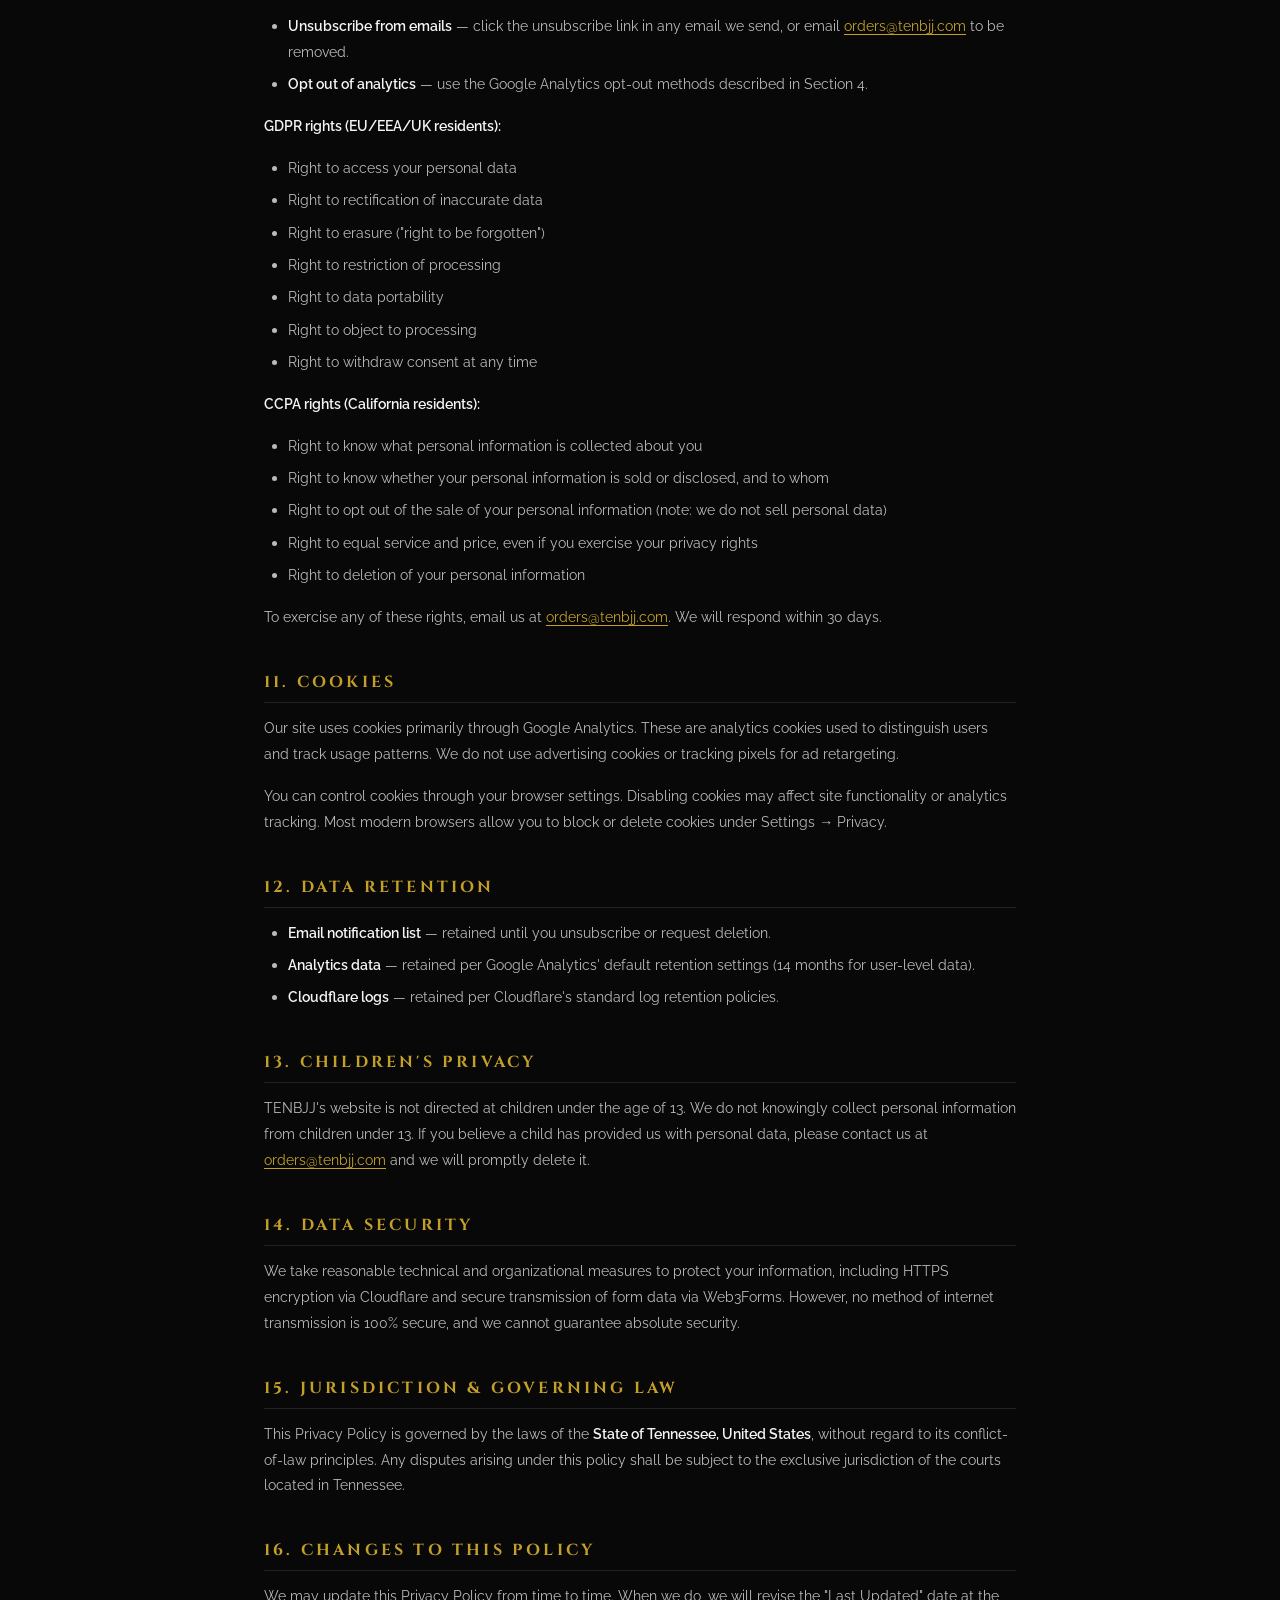
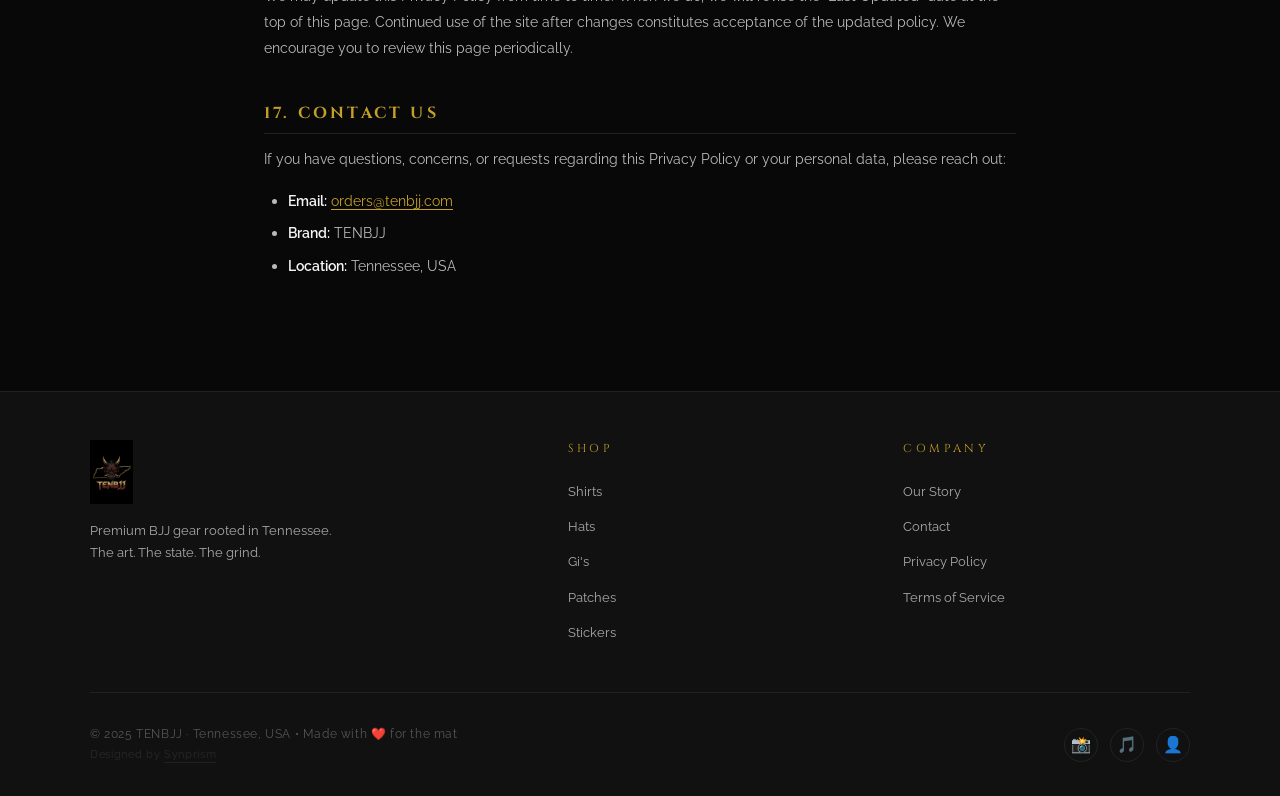
==== commit 598c768f: "Remove hero splash, drop countdown/urgency bar — products first on load, all items purchasable" ====
--- a/privacy.html
+++ b/privacy.html
@@ -106,7 +106,7 @@
       <li><a href="/#shop">Shop</a></li>
       <li><a href="/#story">Our Story</a></li>
       <li><a href="/#notify">New Drops</a></li>
-      <li><a href="mailto:info@tenbjj.com">Contact</a></li>
+      <li><a href="mailto:orders@tenbjj.com">Contact</a></li>
     </ul>
     <a class="nav-cart" href="/#shop">
       <span>🛒</span>
@@ -129,12 +129,12 @@
   <main class="legal-body">
 
     <div class="legal-highlight">
-      <p>TENBJJ is committed to your privacy. This policy explains what information we collect, how we use it, and your rights regarding your personal data. If you have questions, contact us at <a href="mailto:info@tenbjj.com">info@tenbjj.com</a>.</p>
+      <p>TENBJJ is committed to your privacy. This policy explains what information we collect, how we use it, and your rights regarding your personal data. If you have questions, contact us at <a href="mailto:orders@tenbjj.com">orders@tenbjj.com</a>.</p>
     </div>
 
     <h2>1. Who We Are</h2>
     <p><strong>TENBJJ</strong> is a Tennessee-based Brazilian Jiu Jitsu apparel brand operating at <a href="https://tenbjj.com">tenbjj.com</a> (also accessible via tenjj.com redirect). We design and sell BJJ-inspired apparel, Gi's, hats, patches, and stickers through a print-on-demand model. Our registered state of operation is <strong>Tennessee, USA</strong>.</p>
-    <p>For privacy-related inquiries, contact us at: <a href="mailto:info@tenbjj.com">info@tenbjj.com</a></p>
+    <p>For privacy-related inquiries, contact us at: <a href="mailto:orders@tenbjj.com">orders@tenbjj.com</a></p>
 
     <h2>2. Information We Collect</h2>
     <p>We collect two types of information: information you provide directly and information collected automatically.</p>
@@ -200,7 +200,7 @@
     <p>Depending on your location, you may have the following rights regarding your personal data:</p>
     <p><strong>For all users:</strong></p>
     <ul>
-      <li><strong>Unsubscribe from emails</strong> — click the unsubscribe link in any email we send, or email <a href="mailto:info@tenbjj.com">info@tenbjj.com</a> to be removed.</li>
+      <li><strong>Unsubscribe from emails</strong> — click the unsubscribe link in any email we send, or email <a href="mailto:orders@tenbjj.com">orders@tenbjj.com</a> to be removed.</li>
       <li><strong>Opt out of analytics</strong> — use the Google Analytics opt-out methods described in Section 4.</li>
     </ul>
     <p><strong>GDPR rights (EU/EEA/UK residents):</strong></p>
@@ -221,7 +221,7 @@
       <li>Right to equal service and price, even if you exercise your privacy rights</li>
       <li>Right to deletion of your personal information</li>
     </ul>
-    <p>To exercise any of these rights, email us at <a href="mailto:info@tenbjj.com">info@tenbjj.com</a>. We will respond within 30 days.</p>
+    <p>To exercise any of these rights, email us at <a href="mailto:orders@tenbjj.com">orders@tenbjj.com</a>. We will respond within 30 days.</p>
 
     <h2>11. Cookies</h2>
     <p>Our site uses cookies primarily through Google Analytics. These are analytics cookies used to distinguish users and track usage patterns. We do not use advertising cookies or tracking pixels for ad retargeting.</p>
@@ -235,7 +235,7 @@
     </ul>
 
     <h2>13. Children's Privacy</h2>
-    <p>TENBJJ's website is not directed at children under the age of 13. We do not knowingly collect personal information from children under 13. If you believe a child has provided us with personal data, please contact us at <a href="mailto:info@tenbjj.com">info@tenbjj.com</a> and we will promptly delete it.</p>
+    <p>TENBJJ's website is not directed at children under the age of 13. We do not knowingly collect personal information from children under 13. If you believe a child has provided us with personal data, please contact us at <a href="mailto:orders@tenbjj.com">orders@tenbjj.com</a> and we will promptly delete it.</p>
 
     <h2>14. Data Security</h2>
     <p>We take reasonable technical and organizational measures to protect your information, including HTTPS encryption via Cloudflare and secure transmission of form data via Web3Forms. However, no method of internet transmission is 100% secure, and we cannot guarantee absolute security.</p>
@@ -249,7 +249,7 @@
     <h2>17. Contact Us</h2>
     <p>If you have questions, concerns, or requests regarding this Privacy Policy or your personal data, please reach out:</p>
     <ul>
-      <li><strong>Email:</strong> <a href="mailto:info@tenbjj.com">info@tenbjj.com</a></li>
+      <li><strong>Email:</strong> <a href="mailto:orders@tenbjj.com">orders@tenbjj.com</a></li>
       <li><strong>Brand:</strong> TENBJJ</li>
       <li><strong>Location:</strong> Tennessee, USA</li>
     </ul>
@@ -280,7 +280,7 @@
         <p class="footer-heading">Company</p>
         <ul class="footer-links">
           <li><a href="/#story">Our Story</a></li>
-          <li><a href="mailto:info@tenbjj.com">Contact</a></li>
+          <li><a href="mailto:orders@tenbjj.com">Contact</a></li>
           <li><a href="/privacy.html">Privacy Policy</a></li>
           <li><a href="/terms.html">Terms of Service</a></li>
         </ul>
--- a/css/style.css
+++ b/css/style.css
@@ -7,28 +7,31 @@
 
 /* ── TOKENS ─────────────────────────────────────────────── */
 :root {
-  --black:       #080808;
-  --black-soft:  #111111;
-  --black-card:  #161616;
-  --black-border:#222222;
-  --crimson:     #8B0000;
-  --crimson-mid: #c41e3a;
-  --crimson-glow:#e0142a;
-  --gold:        #C5A028;
-  --gold-bright: #D4AF37;
-  --gold-pale:   #e8cc6e;
-  --white:       #f5f5f5;
-  --grey:        #aaaaaa;
-  --grey-dark:   #555555;
+  --black:        #080808;
+  --black-soft:   #111111;
+  --black-card:   #161616;
+  --black-border: #222222;
+  --crimson:      #8B0000;
+  --crimson-mid:  #c41e3a;
+  --crimson-glow: #e0142a;
+  --gold:         #C5A028;
+  --gold-bright:  #D4AF37;
+  --gold-pale:    #e8cc6e;
+  --white:        #f5f5f5;
+  --grey:         #aaaaaa;
+  --grey-dark:    #555555;
+  --green-live:   #4a9e6a;
 
   --font-display: 'Cinzel Decorative', serif;
   --font-heading: 'Cinzel', serif;
   --font-body:    'Raleway', sans-serif;
 
-  --radius: 4px;
-  --transition: 0.3s ease;
-  --glow-gold: 0 0 20px rgba(197,160,40,0.4);
-  --glow-crimson: 0 0 20px rgba(196,30,58,0.5);
+  --radius:        4px;
+  --transition:    0.3s ease;
+  --glow-gold:     0 0 20px rgba(197,160,40,0.4);
+  --glow-crimson:  0 0 20px rgba(196,30,58,0.5);
+
+  --drawer-width: 420px;
 }
 
 /* ── RESET ──────────────────────────────────────────────── */
@@ -42,6 +45,7 @@
   line-height: 1.6;
   overflow-x: hidden;
 }
+body.cart-open { overflow: hidden; }
 img { display: block; max-width: 100%; }
 a { color: inherit; text-decoration: none; }
 ul { list-style: none; }
@@ -55,7 +59,7 @@
 .nav {
   position: fixed;
   top: 0; left: 0; right: 0;
-  z-index: 1000;
+  z-index: 900;
   display: flex;
   align-items: center;
   justify-content: space-between;
@@ -69,16 +73,8 @@
   border-bottom-color: rgba(197,160,40,0.35);
   box-shadow: 0 4px 30px rgba(0,0,0,0.6);
 }
-.nav-logo {
-  display: flex;
-  align-items: center;
-  gap: 0.75rem;
-}
-.nav-logo img {
-  height: 48px;
-  width: 48px;
-  object-fit: contain;
-}
+.nav-logo { display: flex; align-items: center; gap: 0.75rem; }
+.nav-logo img { height: 48px; width: 48px; object-fit: contain; }
 .nav-logo-text {
   font-family: var(--font-heading);
   font-weight: 700;
@@ -89,11 +85,7 @@
   -webkit-text-fill-color: transparent;
   background-clip: text;
 }
-.nav-links {
-  display: flex;
-  gap: 2rem;
-  align-items: center;
-}
+.nav-links { display: flex; gap: 2rem; align-items: center; }
 .nav-links a {
   font-family: var(--font-heading);
   font-size: 0.78rem;
@@ -114,25 +106,56 @@
 }
 .nav-links a:hover { color: var(--gold-bright); }
 .nav-links a:hover::after { transform: scaleX(1); }
-.nav-cart {
-  display: flex;
-  align-items: center;
-  gap: 0.4rem;
+
+/* Cart button in nav */
+.nav-cart-btn {
+  position: relative;
+  display: flex;
+  align-items: center;
+  gap: 0.5rem;
   padding: 0.5rem 1.2rem;
   border: 1px solid var(--gold);
   border-radius: var(--radius);
+  background: transparent;
   font-family: var(--font-heading);
   font-size: 0.72rem;
   letter-spacing: 0.15em;
+  text-transform: uppercase;
   color: var(--gold);
   cursor: pointer;
   transition: all var(--transition);
 }
-.nav-cart:hover {
+.nav-cart-btn:hover {
   background: var(--gold);
   color: var(--black);
   box-shadow: var(--glow-gold);
 }
+.nav-cart-label { line-height: 1; }
+.cart-badge {
+  display: none;
+  min-width: 18px;
+  height: 18px;
+  background: var(--crimson-mid);
+  color: var(--white);
+  font-family: var(--font-heading);
+  font-size: 0.55rem;
+  letter-spacing: 0;
+  font-weight: 700;
+  border-radius: 99px;
+  align-items: center;
+  justify-content: center;
+  padding: 0 4px;
+  line-height: 1;
+  transition: transform 0.2s;
+}
+.cart-badge.visible {
+  display: flex;
+}
+.nav-cart-btn:hover .cart-badge {
+  background: var(--black);
+  color: var(--crimson-mid);
+}
+
 .nav-hamburger {
   display: none;
   flex-direction: column;
@@ -142,11 +165,246 @@
 }
 .nav-hamburger span {
   display: block;
-  width: 24px;
-  height: 2px;
+  width: 24px; height: 2px;
   background: var(--gold);
   transition: var(--transition);
 }
+
+/* ── CART OVERLAY & DRAWER ───────────────────────────────── */
+.cart-overlay {
+  position: fixed;
+  inset: 0;
+  background: rgba(0,0,0,0.65);
+  z-index: 1000;
+  opacity: 0;
+  pointer-events: none;
+  transition: opacity 0.3s ease;
+  backdrop-filter: blur(2px);
+}
+.cart-overlay.open {
+  opacity: 1;
+  pointer-events: auto;
+}
+
+.cart-drawer {
+  position: fixed;
+  top: 0; right: 0; bottom: 0;
+  width: min(var(--drawer-width), 100vw);
+  background: #0f0f0f;
+  border-left: 1px solid var(--black-border);
+  z-index: 1001;
+  display: flex;
+  flex-direction: column;
+  transform: translateX(100%);
+  transition: transform 0.35s cubic-bezier(0.4, 0, 0.2, 1);
+  overflow: hidden;
+}
+.cart-drawer.open {
+  transform: translateX(0);
+}
+
+.cart-header {
+  display: flex;
+  align-items: center;
+  justify-content: space-between;
+  padding: 1.4rem 1.5rem;
+  border-bottom: 1px solid var(--black-border);
+  flex-shrink: 0;
+}
+.cart-title {
+  font-family: var(--font-heading);
+  font-size: 0.85rem;
+  letter-spacing: 0.3em;
+  text-transform: uppercase;
+  color: var(--gold-bright);
+  font-weight: 600;
+}
+.cart-close {
+  background: transparent;
+  border: none;
+  color: var(--grey);
+  cursor: pointer;
+  padding: 4px;
+  display: flex;
+  align-items: center;
+  transition: color var(--transition);
+}
+.cart-close:hover { color: var(--white); }
+
+/* Cart items list */
+.cart-items {
+  flex: 1;
+  overflow-y: auto;
+  padding: 1rem 1.5rem;
+  display: flex;
+  flex-direction: column;
+  gap: 1rem;
+}
+.cart-items::-webkit-scrollbar { width: 4px; }
+.cart-items::-webkit-scrollbar-track { background: transparent; }
+.cart-items::-webkit-scrollbar-thumb { background: var(--black-border); border-radius: 2px; }
+
+.cart-empty {
+  display: flex;
+  flex-direction: column;
+  align-items: center;
+  justify-content: center;
+  height: 100%;
+  text-align: center;
+  color: var(--grey-dark);
+  font-size: 0.85rem;
+  gap: 0.5rem;
+  padding: 2rem 0;
+}
+
+/* Individual cart item */
+.cart-item {
+  display: grid;
+  grid-template-columns: 64px 1fr auto;
+  gap: 0.85rem;
+  align-items: start;
+  padding-bottom: 1rem;
+  border-bottom: 1px solid var(--black-border);
+}
+.cart-item:last-child { border-bottom: none; padding-bottom: 0; }
+.cart-item-img {
+  width: 64px;
+  height: 64px;
+  object-fit: cover;
+  border-radius: 3px;
+  border: 1px solid var(--black-border);
+}
+.cart-item-info { display: flex; flex-direction: column; gap: 0.25rem; }
+.cart-item-name {
+  font-family: var(--font-heading);
+  font-size: 0.75rem;
+  letter-spacing: 0.04em;
+  color: var(--white);
+  line-height: 1.3;
+}
+.cart-item-meta {
+  font-size: 0.72rem;
+  color: var(--grey-dark);
+  letter-spacing: 0.06em;
+}
+.cart-item-price {
+  font-family: var(--font-heading);
+  font-size: 0.82rem;
+  color: var(--gold-bright);
+  margin-top: 0.2rem;
+}
+.cart-item-controls {
+  display: flex;
+  flex-direction: column;
+  align-items: center;
+  gap: 0.35rem;
+}
+.qty-btn {
+  width: 24px; height: 24px;
+  background: var(--black-card);
+  border: 1px solid var(--black-border);
+  border-radius: 3px;
+  color: var(--grey);
+  cursor: pointer;
+  display: flex;
+  align-items: center;
+  justify-content: center;
+  transition: border-color 0.15s, color 0.15s;
+}
+.qty-btn:hover { border-color: var(--gold); color: var(--gold); }
+.qty-display {
+  font-family: var(--font-heading);
+  font-size: 0.75rem;
+  color: var(--white);
+  min-width: 20px;
+  text-align: center;
+}
+.remove-btn {
+  width: 24px; height: 24px;
+  background: transparent;
+  border: none;
+  color: var(--grey-dark);
+  cursor: pointer;
+  display: flex;
+  align-items: center;
+  justify-content: center;
+  transition: color var(--transition);
+  margin-top: 0.25rem;
+}
+.remove-btn:hover { color: var(--crimson-mid); }
+
+/* Cart footer */
+.cart-footer {
+  border-top: 1px solid var(--black-border);
+  padding: 1.25rem 1.5rem 1.5rem;
+  flex-shrink: 0;
+  display: flex;
+  flex-direction: column;
+  gap: 0.75rem;
+}
+.cart-subtotal {
+  display: flex;
+  justify-content: space-between;
+  align-items: baseline;
+}
+.cart-subtotal-label {
+  font-family: var(--font-heading);
+  font-size: 0.7rem;
+  letter-spacing: 0.25em;
+  text-transform: uppercase;
+  color: var(--grey);
+}
+.cart-subtotal-amount {
+  font-family: var(--font-heading);
+  font-size: 1.2rem;
+  font-weight: 700;
+  color: var(--gold-bright);
+}
+.cart-shipping-note {
+  font-size: 0.72rem;
+  color: var(--grey-dark);
+  text-align: center;
+  letter-spacing: 0.04em;
+}
+.cart-checkout-btn {
+  width: 100%;
+  padding: 1rem;
+  background: linear-gradient(135deg, var(--crimson), var(--crimson-mid));
+  border: none;
+  border-radius: 3px;
+  color: var(--white);
+  font-family: var(--font-heading);
+  font-size: 0.75rem;
+  letter-spacing: 0.22em;
+  text-transform: uppercase;
+  cursor: pointer;
+  transition: background 0.25s, box-shadow 0.25s, transform 0.15s;
+}
+.cart-checkout-btn:hover {
+  background: linear-gradient(135deg, var(--crimson-mid), var(--crimson-glow));
+  box-shadow: 0 4px 20px rgba(139,0,0,0.5);
+  transform: translateY(-1px);
+}
+.cart-checkout-btn:disabled {
+  opacity: 0.5;
+  cursor: not-allowed;
+  transform: none;
+}
+.cart-continue-btn {
+  width: 100%;
+  padding: 0.7rem;
+  background: transparent;
+  border: 1px solid var(--black-border);
+  border-radius: 3px;
+  color: var(--grey-dark);
+  font-family: var(--font-heading);
+  font-size: 0.65rem;
+  letter-spacing: 0.2em;
+  text-transform: uppercase;
+  cursor: pointer;
+  transition: border-color 0.2s, color 0.2s;
+}
+.cart-continue-btn:hover { border-color: var(--grey-dark); color: var(--grey); }
 
 /* ── HERO ────────────────────────────────────────────────── */
 .hero {
@@ -161,8 +419,7 @@
   overflow: hidden;
 }
 .hero-bg {
-  position: absolute;
-  inset: 0;
+  position: absolute; inset: 0;
   background:
     radial-gradient(ellipse 60% 50% at 50% 60%, rgba(139,0,0,0.18) 0%, transparent 70%),
     radial-gradient(ellipse 80% 80% at 50% 100%, rgba(197,160,40,0.06) 0%, transparent 60%),
@@ -170,8 +427,7 @@
   z-index: 0;
 }
 .hero-bg-lines {
-  position: absolute;
-  inset: 0;
+  position: absolute; inset: 0;
   background-image:
     linear-gradient(rgba(197,160,40,0.04) 1px, transparent 1px),
     linear-gradient(90deg, rgba(197,160,40,0.04) 1px, transparent 1px);
@@ -179,16 +435,11 @@
   z-index: 0;
 }
 .hero-content {
-  position: relative;
-  z-index: 1;
-  display: flex;
-  flex-direction: column;
-  align-items: center;
-  gap: 1.5rem;
+  position: relative; z-index: 1;
+  display: flex; flex-direction: column; align-items: center; gap: 1.5rem;
 }
 .hero-logo {
-  width: min(340px, 70vw);
-  height: auto;
+  width: min(340px, 70vw); height: auto;
   filter: drop-shadow(0 0 40px rgba(139,0,0,0.6)) drop-shadow(0 0 80px rgba(139,0,0,0.3));
   animation: heroFloat 6s ease-in-out infinite;
 }
@@ -199,50 +450,34 @@
 .hero-tagline {
   font-family: var(--font-heading);
   font-size: clamp(0.75rem, 2vw, 1rem);
-  letter-spacing: 0.4em;
-  text-transform: uppercase;
-  color: var(--gold);
-  margin-top: 0.5rem;
+  letter-spacing: 0.4em; text-transform: uppercase;
+  color: var(--gold); margin-top: 0.5rem;
 }
 .hero-sub {
   font-family: var(--font-body);
   font-size: clamp(0.85rem, 1.5vw, 1rem);
-  color: var(--grey);
-  letter-spacing: 0.06em;
-  max-width: 480px;
-  line-height: 1.8;
+  color: var(--grey); letter-spacing: 0.06em;
+  max-width: 480px; line-height: 1.8;
 }
 .hero-divider {
-  width: 120px;
-  height: 1px;
+  width: 120px; height: 1px;
   background: linear-gradient(90deg, transparent, var(--gold), transparent);
   margin: 0.5rem auto;
 }
 .hero-cta-group {
-  display: flex;
-  gap: 1rem;
-  flex-wrap: wrap;
-  justify-content: center;
-  margin-top: 1rem;
+  display: flex; gap: 1rem; flex-wrap: wrap;
+  justify-content: center; margin-top: 1rem;
 }
 .btn {
   font-family: var(--font-heading);
-  font-size: 0.75rem;
-  letter-spacing: 0.2em;
-  text-transform: uppercase;
-  padding: 0.85rem 2rem;
-  border-radius: var(--radius);
-  cursor: pointer;
-  transition: all var(--transition);
-  border: none;
-  display: inline-flex;
-  align-items: center;
-  gap: 0.5rem;
+  font-size: 0.75rem; letter-spacing: 0.2em; text-transform: uppercase;
+  padding: 0.85rem 2rem; border-radius: var(--radius);
+  cursor: pointer; transition: all var(--transition); border: none;
+  display: inline-flex; align-items: center; gap: 0.5rem;
 }
 .btn-primary {
   background: linear-gradient(135deg, var(--crimson), var(--crimson-mid));
-  color: var(--white);
-  border: 1px solid var(--crimson-mid);
+  color: var(--white); border: 1px solid var(--crimson-mid);
 }
 .btn-primary:hover {
   background: linear-gradient(135deg, var(--crimson-mid), var(--crimson-glow));
@@ -250,394 +485,497 @@
   transform: translateY(-2px);
 }
 .btn-secondary {
-  background: transparent;
-  color: var(--gold);
-  border: 1px solid var(--gold);
+  background: transparent; color: var(--gold); border: 1px solid var(--gold);
 }
 .btn-secondary:hover {
-  background: var(--gold);
-  color: var(--black);
-  box-shadow: var(--glow-gold);
-  transform: translateY(-2px);
+  background: var(--gold); color: var(--black);
+  box-shadow: var(--glow-gold); transform: translateY(-2px);
 }
 
 /* ── SECTION SCAFFOLDING ────────────────────────────────── */
-section {
-  padding: 5rem 2rem;
-}
-.section-header {
-  text-align: center;
-  margin-bottom: 3.5rem;
-}
+section { padding: 5rem 2rem; }
+.section-header { text-align: center; margin-bottom: 3rem; }
 .section-eyebrow {
   font-family: var(--font-heading);
-  font-size: 0.7rem;
-  letter-spacing: 0.4em;
-  text-transform: uppercase;
-  color: var(--crimson-mid);
-  margin-bottom: 0.75rem;
+  font-size: 0.7rem; letter-spacing: 0.4em; text-transform: uppercase;
+  color: var(--crimson-mid); margin-bottom: 0.75rem;
 }
 .section-title {
   font-family: var(--font-heading);
-  font-size: clamp(1.6rem, 4vw, 2.6rem);
-  font-weight: 700;
-  letter-spacing: 0.08em;
-  text-transform: uppercase;
+  font-size: clamp(1.6rem, 4vw, 2.6rem); font-weight: 700;
+  letter-spacing: 0.08em; text-transform: uppercase;
   background: linear-gradient(135deg, var(--gold-bright), var(--gold-pale));
-  -webkit-background-clip: text;
-  -webkit-text-fill-color: transparent;
-  background-clip: text;
-  line-height: 1.2;
+  -webkit-background-clip: text; -webkit-text-fill-color: transparent;
+  background-clip: text; line-height: 1.2;
 }
 .section-rule {
-  width: 80px;
-  height: 2px;
+  width: 80px; height: 2px;
   background: linear-gradient(90deg, var(--crimson), var(--gold));
-  margin: 1.2rem auto 0;
-  border-radius: 2px;
-}
-
-/* ── FEATURED PRODUCTS ──────────────────────────────────── */
+  margin: 1.2rem auto 0; border-radius: 2px;
+}
+
+/* ── PRODUCTS SECTION ───────────────────────────────────── */
 .products { background: var(--black-soft); }
+
+.band-label {
+  display: flex; align-items: center; gap: 1.5rem;
+  max-width: 1100px; margin: 0 auto 2.5rem;
+}
+.band-label-lower { margin-top: 4rem; }
+.band-line { flex: 1; height: 1px; background: var(--black-border); }
+.band-text {
+  font-family: var(--font-heading);
+  font-size: 0.6rem; letter-spacing: 0.4em;
+  text-transform: uppercase; white-space: nowrap;
+}
+.band-live  { color: var(--green-live); }
+.band-soon  { color: var(--grey-dark); }
+
 .products-grid {
   display: grid;
-  grid-template-columns: repeat(auto-fill, minmax(280px, 1fr));
+  grid-template-columns: repeat(4, 1fr);
   gap: 1.5rem;
   max-width: 1200px;
   margin: 0 auto;
 }
+.products-grid-soon { opacity: 0.6; }
+.products-grid-soon:hover { opacity: 0.8; transition: opacity 0.3s; }
+
+/* Product card */
 .product-card {
   background: var(--black-card);
   border: 1px solid var(--black-border);
-  border-radius: var(--radius);
+  border-radius: 6px;
   overflow: hidden;
-  transition: all var(--transition);
+  display: flex; flex-direction: column;
+  transition: border-color 0.3s ease, box-shadow 0.3s ease, transform 0.2s ease;
+}
+.product-card:not(.product-card-soon):hover {
+  border-color: rgba(197,160,40,0.45);
+  box-shadow: 0 12px 40px rgba(0,0,0,0.5), 0 0 0 1px rgba(197,160,40,0.06);
+  transform: translateY(-3px);
+}
+
+/* Image */
+.product-img-wrap {
+  position: relative; aspect-ratio: 5 / 4;
+  overflow: hidden; background: #111;
+}
+.product-img-wrap img {
+  width: 100%; height: 100%;
+  object-fit: cover; transition: transform 0.5s ease;
+}
+.product-card:hover .product-img-wrap img { transform: scale(1.04); }
+
+.product-img-soon {
+  display: flex; align-items: center;
+  justify-content: center; background: #0e0e0e;
+}
+.soon-icon { width: 56px; height: 56px; color: var(--grey-dark); opacity: 0.45; }
+
+.product-badge {
+  position: absolute; top: 12px; left: 12px;
+  background: var(--crimson); color: var(--white);
+  font-family: var(--font-heading); font-size: 0.58rem;
+  letter-spacing: 0.15em; padding: 0.2rem 0.55rem;
+  border-radius: 2px; text-transform: uppercase;
+}
+
+/* Card body */
+.product-body {
+  padding: 1.2rem 1.2rem 1.4rem;
+  display: flex; flex-direction: column; gap: 0.55rem; flex: 1;
+}
+.product-meta-row { display: flex; align-items: center; justify-content: space-between; }
+.product-cat-label {
+  font-family: var(--font-heading);
+  font-size: 0.6rem; letter-spacing: 0.3em;
+  text-transform: uppercase; color: var(--crimson-mid);
+}
+.soon-tag {
+  font-family: var(--font-heading); font-size: 0.55rem;
+  letter-spacing: 0.2em; text-transform: uppercase;
+  color: var(--grey-dark); border: 1px solid var(--black-border);
+  padding: 0.12rem 0.45rem; border-radius: 2px;
+}
+.product-name {
+  font-family: var(--font-heading);
+  font-size: 0.95rem; font-weight: 700;
+  letter-spacing: 0.04em; color: var(--white); line-height: 1.3;
+}
+.product-desc { font-size: 0.78rem; color: var(--grey); line-height: 1.6; }
+
+.product-price-wrap {
+  padding-top: 0.65rem; border-top: 1px solid var(--black-border);
+  margin-top: 0.1rem;
+}
+.product-price {
+  font-family: var(--font-heading);
+  font-size: 1.3rem; font-weight: 700;
+  color: var(--gold-bright); letter-spacing: 0.02em; transition: color 0.2s;
+}
+.product-price-tbd {
+  font-size: 0.78rem; color: var(--grey-dark);
+  letter-spacing: 0.12em; font-weight: 400;
+}
+
+/* Size picker */
+.product-sizes { display: flex; flex-direction: column; gap: 0.5rem; margin-top: 0.15rem; }
+.size-label {
+  font-family: var(--font-heading); font-size: 0.57rem;
+  letter-spacing: 0.3em; text-transform: uppercase; color: var(--grey-dark);
+}
+.size-pills { display: flex; gap: 0.35rem; flex-wrap: wrap; }
+.size-pill {
+  background: transparent; border: 1px solid var(--black-border);
+  color: var(--grey); font-family: var(--font-heading);
+  font-size: 0.65rem; letter-spacing: 0.06em; text-transform: uppercase;
+  padding: 0.4rem 0; width: 40px; text-align: center;
+  border-radius: 3px; cursor: pointer; line-height: 1;
+  transition: border-color 0.18s, color 0.18s, background 0.18s;
+}
+.size-pill:hover { border-color: rgba(245,245,245,0.35); color: var(--white); }
+.size-pill.active {
+  border-color: var(--gold-bright); color: var(--gold-bright);
+  background: rgba(212,175,55,0.1);
+}
+
+/* Add to Cart button */
+.add-to-cart-btn {
+  margin-top: auto;
+  width: 100%;
+  padding: 0.85rem 1rem;
+  background: transparent;
+  border: 1px solid var(--gold);
+  border-radius: 3px;
+  color: var(--gold);
+  font-family: var(--font-heading);
+  font-size: 0.68rem; letter-spacing: 0.22em; text-transform: uppercase;
   cursor: pointer;
-  position: relative;
-}
-.product-card:hover {
+  transition: background 0.2s, color 0.2s, box-shadow 0.2s, transform 0.15s;
+  margin-top: 0.5rem;
+}
+.add-to-cart-btn:hover {
+  background: var(--gold); color: var(--black);
+  box-shadow: var(--glow-gold); transform: translateY(-1px);
+}
+.add-to-cart-btn:active { transform: translateY(0); }
+.add-to-cart-btn.added {
+  background: var(--gold); color: var(--black);
   border-color: var(--gold);
-  transform: translateY(-4px);
-  box-shadow: 0 12px 40px rgba(0,0,0,0.5), var(--glow-gold);
-}
-.product-img-wrap {
-  position: relative;
-  aspect-ratio: 1;
-  background: linear-gradient(135deg, #111, #1a1a1a);
-  overflow: hidden;
-  display: flex;
-  align-items: center;
+}
+
+/* Notify / waitlist button */
+.notify-btn {
+  width: 100%; padding: 0.9rem 1rem;
+  background: transparent; border: 1px solid var(--black-border);
+  border-radius: 3px; color: var(--grey-dark);
+  font-family: var(--font-heading); font-size: 0.72rem;
+  letter-spacing: 0.24em; text-transform: uppercase;
+  cursor: not-allowed; margin-top: 0.5rem;
+}
+
+/* ── CATEGORY FILTER ────────────────────────────────────── */
+.cat-filter {
+  display: flex;
+  gap: 0.75rem;
   justify-content: center;
-}
-.product-img-wrap img {
-  width: 100%;
-  height: 100%;
-  object-fit: cover;
-  transition: transform 0.5s ease;
-}
-.product-card:hover .product-img-wrap img {
-  transform: scale(1.06);
-}
-.product-badge {
-  position: absolute;
-  top: 12px; left: 12px;
-  background: var(--crimson);
-  color: var(--white);
-  font-family: var(--font-heading);
-  font-size: 0.6rem;
-  letter-spacing: 0.15em;
-  padding: 0.25rem 0.6rem;
-  border-radius: 2px;
-  text-transform: uppercase;
-}
-.product-coming-soon {
-  position: absolute;
-  inset: 0;
-  background: rgba(8,8,8,0.75);
-  display: flex;
-  align-items: center;
-  justify-content: center;
-  font-family: var(--font-heading);
-  font-size: 0.8rem;
-  letter-spacing: 0.25em;
-  color: var(--gold);
-  text-transform: uppercase;
-  backdrop-filter: blur(2px);
-}
-.product-placeholder {
-  width: 100%;
-  height: 100%;
-  display: flex;
-  flex-direction: column;
-  align-items: center;
-  justify-content: center;
-  gap: 1rem;
-  padding: 2rem;
-}
-.product-placeholder-icon {
-  font-size: 3.5rem;
-  opacity: 0.3;
-  filter: grayscale(1);
-}
-.product-placeholder-label {
+  flex-wrap: wrap;
+  max-width: 1200px;
+  margin: 0 auto 2.5rem;
+}
+.cat-filter .cat-pill {
+  padding: 0.55rem 1.6rem;
+  border: 1px solid var(--black-border);
+  border-radius: 100px;
+  background: transparent;
   font-family: var(--font-heading);
   font-size: 0.7rem;
   letter-spacing: 0.2em;
-  color: var(--grey-dark);
-  text-transform: uppercase;
-}
-.product-info {
-  padding: 1.25rem;
-}
-.product-category {
-  font-family: var(--font-heading);
-  font-size: 0.62rem;
-  letter-spacing: 0.25em;
-  color: var(--crimson-mid);
-  text-transform: uppercase;
-  margin-bottom: 0.4rem;
-}
-.product-name {
-  font-family: var(--font-heading);
-  font-size: 1rem;
-  font-weight: 600;
-  letter-spacing: 0.06em;
-  color: var(--white);
-  margin-bottom: 0.5rem;
-}
-.product-desc {
-  font-size: 0.8rem;
-  color: var(--grey);
-  line-height: 1.5;
-  margin-bottom: 1rem;
-}
-.product-footer {
-  display: flex;
-  align-items: center;
-  justify-content: space-between;
-}
-.product-price {
-  font-family: var(--font-heading);
-  font-size: 1.1rem;
-  color: var(--gold-bright);
-  font-weight: 700;
-}
-.product-price.tbd {
-  font-size: 0.75rem;
-  color: var(--grey-dark);
-  letter-spacing: 0.1em;
-}
-.product-add {
-  padding: 0.5rem 1rem;
-  background: transparent;
-  border: 1px solid var(--crimson-mid);
-  color: var(--crimson-mid);
-  font-family: var(--font-heading);
-  font-size: 0.65rem;
-  letter-spacing: 0.15em;
-  text-transform: uppercase;
-  border-radius: var(--radius);
-  cursor: pointer;
-  transition: all var(--transition);
-}
-.product-add:hover {
-  background: var(--crimson);
-  color: var(--white);
-  border-color: var(--crimson);
-}
-.product-add.notify {
-  border-color: var(--grey-dark);
-  color: var(--grey-dark);
-  cursor: default;
-}
-
-/* ── CATEGORIES STRIP ───────────────────────────────────── */
-.categories {
-  padding: 3rem 2rem;
-  background: var(--black);
-  border-top: 1px solid var(--black-border);
-  border-bottom: 1px solid var(--black-border);
-}
-.categories-inner {
-  max-width: 1100px;
-  margin: 0 auto;
-  display: flex;
-  justify-content: center;
-  gap: 1rem;
-  flex-wrap: wrap;
-}
-.cat-pill {
-  display: flex;
-  align-items: center;
-  gap: 0.5rem;
-  padding: 0.6rem 1.4rem;
-  border: 1px solid var(--black-border);
-  border-radius: 100px;
-  font-family: var(--font-heading);
-  font-size: 0.7rem;
-  letter-spacing: 0.18em;
   text-transform: uppercase;
   color: var(--grey);
   cursor: pointer;
-  transition: all var(--transition);
-}
-.cat-pill:hover, .cat-pill.active {
+  transition: all 0.2s ease;
+}
+.cat-filter .cat-pill:hover {
   border-color: var(--gold);
   color: var(--gold);
-  background: rgba(197,160,40,0.08);
-}
-.cat-pill-icon { font-size: 1rem; }
+}
+.cat-filter .cat-pill.active {
+  border-color: var(--gold-bright);
+  color: var(--gold-bright);
+  background: rgba(212,175,55,0.1);
+}
+
+/* ── NEW DROP SECTION ───────────────────────────────────── */
+.band-new { color: var(--gold-bright); }
+
+.urgency-bar-new {
+  border-color: rgba(212,175,55,0.4);
+  background: linear-gradient(135deg, rgba(197,160,40,0.12) 0%, rgba(8,8,8,0.6) 100%);
+}
+.urgency-bar-new .countdown-sep { color: var(--gold); }
+
+.new-drop-grid {
+  grid-template-columns: repeat(3, 1fr);
+  margin-top: 0;
+}
+
+.new-drop-card {
+  border-color: rgba(212,175,55,0.2);
+}
+.new-drop-card:hover {
+  border-color: rgba(212,175,55,0.55);
+  box-shadow: 0 12px 40px rgba(0,0,0,0.5), 0 0 0 1px rgba(212,175,55,0.1);
+}
+
+.product-badge-new {
+  background: var(--gold);
+  color: var(--black);
+}
+
+.new-drop-btn {
+  border-color: var(--gold-bright);
+  color: var(--gold-bright);
+}
+.new-drop-btn:hover {
+  background: var(--gold-bright);
+  color: var(--black);
+  box-shadow: var(--glow-gold);
+}
+.new-drop-btn.added {
+  background: var(--gold-bright);
+  color: var(--black);
+}
+
+@media (max-width: 1100px) {
+  .new-drop-grid { grid-template-columns: repeat(2, 1fr); }
+}
+@media (max-width: 520px) {
+  .new-drop-grid { grid-template-columns: 1fr; }
+}
+
+/* ── URGENCY / COUNTDOWN BAR ────────────────────────────── */
+.urgency-bar {
+  max-width: 1200px;
+  margin: 0 auto 2rem;
+  border: 1px solid rgba(196,30,58,0.35);
+  border-radius: 6px;
+  background: linear-gradient(135deg, rgba(139,0,0,0.18) 0%, rgba(8,8,8,0.6) 100%);
+  backdrop-filter: blur(4px);
+  overflow: hidden;
+}
+.urgency-inner {
+  display: flex;
+  align-items: center;
+  justify-content: space-between;
+  gap: 1.5rem;
+  padding: 1rem 1.5rem;
+  flex-wrap: wrap;
+}
+.urgency-headline {
+  font-family: var(--font-body);
+  font-size: 0.85rem;
+  color: rgba(245,245,245,0.85);
+  letter-spacing: 0.02em;
+  line-height: 1.4;
+}
+.urgency-headline strong {
+  color: var(--gold-bright);
+  font-weight: 600;
+}
+.urgency-countdown {
+  display: flex;
+  align-items: center;
+  gap: 0.5rem;
+  flex-shrink: 0;
+}
+.countdown-unit {
+  display: flex;
+  flex-direction: column;
+  align-items: center;
+  gap: 0.15rem;
+  min-width: 48px;
+}
+.countdown-num {
+  font-family: var(--font-heading);
+  font-size: 1.5rem;
+  font-weight: 700;
+  color: var(--gold-bright);
+  line-height: 1;
+  letter-spacing: 0.04em;
+  transition: color 0.3s;
+}
+.countdown-label {
+  font-family: var(--font-heading);
+  font-size: 0.5rem;
+  letter-spacing: 0.3em;
+  text-transform: uppercase;
+  color: var(--grey-dark);
+}
+.countdown-sep {
+  font-family: var(--font-heading);
+  font-size: 1.2rem;
+  color: var(--crimson-mid);
+  line-height: 1;
+  margin-bottom: 12px;
+  opacity: 0.7;
+}
+
+/* Under 24 hours — pulse red */
+.urgency-critical .countdown-num { color: var(--crimson-mid); }
+.urgency-critical {
+  border-color: rgba(196,30,58,0.7);
+  animation: urgencePulse 2s ease-in-out infinite;
+}
+@keyframes urgencePulse {
+  0%, 100% { box-shadow: 0 0 0 0 rgba(196,30,58,0); }
+  50% { box-shadow: 0 0 0 4px rgba(196,30,58,0.15); }
+}
+
+/* Expired state */
+.urgency-expired {
+  border-color: var(--grey-dark);
+  background: rgba(8,8,8,0.4);
+  animation: none;
+}
+.urgency-expired-msg {
+  font-family: var(--font-heading);
+  font-size: 0.75rem;
+  letter-spacing: 0.2em;
+  text-transform: uppercase;
+  color: var(--grey-dark);
+}
+.add-to-cart-btn.expired {
+  border-color: var(--grey-dark);
+  color: var(--grey-dark);
+  cursor: not-allowed;
+  transform: none;
+  box-shadow: none;
+}
+.add-to-cart-btn.expired:hover {
+  background: transparent;
+  color: var(--grey-dark);
+  border-color: var(--grey-dark);
+  box-shadow: none;
+  transform: none;
+}
+
+/* Mobile */
+@media (max-width: 640px) {
+  .urgency-inner { flex-direction: column; gap: 1rem; align-items: flex-start; }
+  .urgency-countdown { align-self: center; }
+  .countdown-num { font-size: 1.25rem; }
+  .countdown-unit { min-width: 40px; }
+}
+
+/* ── D3-STYLE FRONT / BACK SWITCHER ─────────────────────── */
+.d3-img {
+  position: absolute; inset: 0;
+  width: 100%; height: 100%;
+  object-fit: cover; opacity: 0;
+  transition: opacity 0.35s ease; pointer-events: none;
+}
+.d3-img.active { opacity: 1; pointer-events: auto; }
+.d3-img-wrap { position: relative; }
+
+.d3-toggle {
+  position: absolute; bottom: 10px; right: 10px;
+  display: flex; border-radius: 3px; overflow: hidden;
+  border: 1px solid rgba(197,160,40,0.35); z-index: 2;
+}
+.d3-toggle-btn {
+  background: rgba(8,8,8,0.75); border: none; color: var(--grey);
+  font-family: var(--font-heading); font-size: 0.55rem;
+  letter-spacing: 0.2em; text-transform: uppercase;
+  padding: 0.35rem 0.65rem; cursor: pointer;
+  transition: background 0.2s, color 0.2s; backdrop-filter: blur(4px);
+}
+.d3-toggle-btn + .d3-toggle-btn { border-left: 1px solid rgba(197,160,40,0.3); }
+.d3-toggle-btn.active { background: rgba(197,160,40,0.18); color: var(--gold-bright); }
+.d3-toggle-btn:hover:not(.active) { background: rgba(255,255,255,0.08); color: var(--white); }
+
+/* ── TOAST ───────────────────────────────────────────────── */
+.tenbjj-toast {
+  position: fixed; bottom: 32px; left: 50%;
+  transform: translateX(-50%) translateY(20px);
+  background: #1a1a1a; border: 1px solid var(--gold-bright);
+  color: var(--gold-bright); font-family: var(--font-heading);
+  font-size: 0.75rem; letter-spacing: 0.12em; text-transform: uppercase;
+  padding: 12px 28px; border-radius: var(--radius);
+  opacity: 0; transition: all 0.3s; z-index: 9999;
+  pointer-events: none; white-space: nowrap;
+}
+.tenbjj-toast.show { opacity: 1; transform: translateX(-50%) translateY(0); }
 
 /* ── STORY / ABOUT ──────────────────────────────────────── */
-.story {
-  background: var(--black);
-  position: relative;
-  overflow: hidden;
-}
+.story { background: var(--black); position: relative; overflow: hidden; }
 .story::before {
-  content: '';
-  position: absolute;
-  top: 0; right: 0;
-  width: 50%;
-  height: 100%;
+  content: ''; position: absolute; top: 0; right: 0;
+  width: 50%; height: 100%;
   background: radial-gradient(ellipse at right center, rgba(139,0,0,0.1) 0%, transparent 60%);
   pointer-events: none;
 }
 .story-inner {
-  max-width: 1100px;
-  margin: 0 auto;
-  display: grid;
-  grid-template-columns: 1fr 1fr;
-  gap: 5rem;
-  align-items: center;
-}
-.story-logo-wrap {
-  display: flex;
-  justify-content: center;
-  align-items: center;
-}
-.story-logo {
-  width: min(360px, 100%);
-  filter: drop-shadow(0 0 60px rgba(139,0,0,0.5));
-}
-.story-content { }
-.story-content .section-header {
-  text-align: left;
-  margin-bottom: 2rem;
-}
+  max-width: 1100px; margin: 0 auto;
+  display: grid; grid-template-columns: 1fr 1fr;
+  gap: 5rem; align-items: center;
+}
+.story-logo-wrap { display: flex; justify-content: center; align-items: center; }
+.story-logo { width: min(360px, 100%); filter: drop-shadow(0 0 60px rgba(139,0,0,0.5)); }
+.story-content .section-header { text-align: left; margin-bottom: 2rem; }
 .story-content .section-rule { margin-left: 0; }
-.story-body {
-  font-size: 0.95rem;
-  color: var(--grey);
-  line-height: 1.9;
-  margin-bottom: 1.5rem;
-}
+.story-body { font-size: 0.95rem; color: var(--grey); line-height: 1.9; margin-bottom: 1.5rem; }
 .story-body strong { color: var(--gold-bright); font-weight: 600; }
-.story-values {
-  display: flex;
-  flex-direction: column;
-  gap: 0.75rem;
-  margin-top: 2rem;
-}
+.story-values { display: flex; flex-direction: column; gap: 0.75rem; margin-top: 2rem; }
 .story-value {
-  display: flex;
-  align-items: center;
-  gap: 0.75rem;
-  font-family: var(--font-heading);
-  font-size: 0.75rem;
-  letter-spacing: 0.15em;
-  text-transform: uppercase;
-  color: var(--white);
+  display: flex; align-items: center; gap: 0.75rem;
+  font-family: var(--font-heading); font-size: 0.75rem;
+  letter-spacing: 0.15em; text-transform: uppercase; color: var(--white);
 }
 .story-value::before {
-  content: '';
-  display: block;
-  width: 24px;
-  height: 2px;
-  background: linear-gradient(90deg, var(--crimson), var(--gold));
-  flex-shrink: 0;
+  content: ''; display: block; width: 24px; height: 2px;
+  background: linear-gradient(90deg, var(--crimson), var(--gold)); flex-shrink: 0;
 }
 
 /* ── NOTIFY BANNER ──────────────────────────────────────── */
 .notify-band {
   background: linear-gradient(135deg, var(--crimson) 0%, #3a0000 50%, var(--black-soft) 100%);
-  padding: 4rem 2rem;
-  text-align: center;
-  position: relative;
-  overflow: hidden;
-  border-top: 1px solid var(--crimson);
-  border-bottom: 1px solid var(--black-border);
+  padding: 4rem 2rem; text-align: center;
+  position: relative; overflow: hidden;
+  border-top: 1px solid var(--crimson); border-bottom: 1px solid var(--black-border);
 }
 .notify-band::before {
-  content: 'TENBJJ';
-  position: absolute;
-  top: 50%;
-  left: 50%;
-  transform: translate(-50%, -50%);
-  font-family: var(--font-display);
-  font-size: clamp(5rem, 15vw, 12rem);
-  color: rgba(255,255,255,0.03);
-  letter-spacing: 0.1em;
-  pointer-events: none;
-  white-space: nowrap;
-}
-.notify-inner {
-  position: relative;
-  z-index: 1;
-  max-width: 560px;
-  margin: 0 auto;
-}
+  content: 'TENBJJ'; position: absolute; top: 50%; left: 50%;
+  transform: translate(-50%, -50%); font-family: var(--font-display);
+  font-size: clamp(5rem, 15vw, 12rem); color: rgba(255,255,255,0.03);
+  letter-spacing: 0.1em; pointer-events: none; white-space: nowrap;
+}
+.notify-inner { position: relative; z-index: 1; max-width: 560px; margin: 0 auto; }
 .notify-title {
-  font-family: var(--font-heading);
-  font-size: clamp(1.4rem, 3vw, 2rem);
-  letter-spacing: 0.1em;
-  text-transform: uppercase;
-  color: var(--white);
-  margin-bottom: 0.75rem;
-}
-.notify-sub {
-  font-size: 0.88rem;
-  color: rgba(255,255,255,0.65);
-  margin-bottom: 2rem;
-  line-height: 1.7;
-}
+  font-family: var(--font-heading); font-size: clamp(1.4rem, 3vw, 2rem);
+  letter-spacing: 0.1em; text-transform: uppercase;
+  color: var(--white); margin-bottom: 0.75rem;
+}
+.notify-sub { font-size: 0.88rem; color: rgba(255,255,255,0.65); margin-bottom: 2rem; line-height: 1.7; }
 .notify-form {
-  display: flex;
-  gap: 0;
-  max-width: 440px;
-  margin: 0 auto;
-  border: 1px solid rgba(197,160,40,0.4);
-  border-radius: var(--radius);
-  overflow: hidden;
+  display: flex; gap: 0; max-width: 440px; margin: 0 auto;
+  border: 1px solid rgba(197,160,40,0.4); border-radius: var(--radius); overflow: hidden;
 }
 .notify-input {
-  flex: 1;
-  background: rgba(0,0,0,0.4);
-  border: none;
-  color: var(--white);
-  font-family: var(--font-body);
-  font-size: 0.88rem;
-  padding: 0.85rem 1.25rem;
-  outline: none;
+  flex: 1; background: rgba(0,0,0,0.4); border: none;
+  color: var(--white); font-family: var(--font-body);
+  font-size: 0.88rem; padding: 0.85rem 1.25rem; outline: none;
 }
 .notify-input::placeholder { color: rgba(255,255,255,0.3); }
 .notify-submit {
-  background: var(--gold);
-  border: none;
-  color: var(--black);
-  font-family: var(--font-heading);
-  font-size: 0.7rem;
-  letter-spacing: 0.2em;
-  text-transform: uppercase;
-  padding: 0.85rem 1.5rem;
-  cursor: pointer;
-  transition: all var(--transition);
-  white-space: nowrap;
-}
-.notify-submit:hover {
-  background: var(--gold-pale);
-  box-shadow: var(--glow-gold);
-}
+  background: var(--gold); border: none; color: var(--black);
+  font-family: var(--font-heading); font-size: 0.7rem;
+  letter-spacing: 0.2em; text-transform: uppercase;
+  padding: 0.85rem 1.5rem; cursor: pointer;
+  transition: all var(--transition); white-space: nowrap;
+}
+.notify-submit:hover { background: var(--gold-pale); box-shadow: var(--glow-gold); }
 
 /* ── FOOTER ─────────────────────────────────────────────── */
 footer {
@@ -646,122 +984,66 @@
   padding: 3rem 2rem 2rem;
 }
 .footer-inner {
-  max-width: 1100px;
-  margin: 0 auto;
-  display: grid;
-  grid-template-columns: 1.5fr 1fr 1fr;
-  gap: 3rem;
-  margin-bottom: 3rem;
-}
-.footer-brand { }
-.footer-logo {
-  height: 64px;
-  margin-bottom: 1rem;
-}
-.footer-tagline {
-  font-size: 0.82rem;
-  color: var(--grey);
-  line-height: 1.7;
-  max-width: 260px;
-}
+  max-width: 1100px; margin: 0 auto;
+  display: grid; grid-template-columns: 1.5fr 1fr 1fr;
+  gap: 3rem; margin-bottom: 3rem;
+}
+.footer-logo { height: 64px; margin-bottom: 1rem; }
+.footer-tagline { font-size: 0.82rem; color: var(--grey); line-height: 1.7; max-width: 260px; }
 .footer-heading {
-  font-family: var(--font-heading);
-  font-size: 0.72rem;
-  letter-spacing: 0.3em;
-  text-transform: uppercase;
-  color: var(--gold);
-  margin-bottom: 1.25rem;
-}
-.footer-links {
-  display: flex;
-  flex-direction: column;
-  gap: 0.6rem;
-}
-.footer-links a {
-  font-size: 0.83rem;
-  color: var(--grey);
-  transition: color var(--transition);
-}
+  font-family: var(--font-heading); font-size: 0.72rem;
+  letter-spacing: 0.3em; text-transform: uppercase;
+  color: var(--gold); margin-bottom: 1.25rem;
+}
+.footer-links { display: flex; flex-direction: column; gap: 0.6rem; }
+.footer-links a { font-size: 0.83rem; color: var(--grey); transition: color var(--transition); }
 .footer-links a:hover { color: var(--gold-bright); }
 .footer-bottom {
-  border-top: 1px solid var(--black-border);
-  padding-top: 2rem;
-  display: flex;
-  align-items: center;
-  justify-content: space-between;
-  flex-wrap: wrap;
-  gap: 1rem;
-}
-.footer-copy {
-  font-size: 0.75rem;
-  color: var(--grey-dark);
-  letter-spacing: 0.05em;
-}
-.footer-copy span { color: var(--crimson-mid); }
-.footer-social {
-  display: flex;
-  gap: 1rem;
-}
+  border-top: 1px solid var(--black-border); padding-top: 2rem;
+  display: flex; align-items: center; justify-content: space-between;
+  flex-wrap: wrap; gap: 1rem;
+}
+.footer-copy { font-size: 0.75rem; color: var(--grey-dark); letter-spacing: 0.05em; }
+.footer-social { display: flex; gap: 0.75rem; }
 .footer-social a {
-  width: 34px;
-  height: 34px;
-  border: 1px solid var(--black-border);
-  border-radius: 50%;
-  display: flex;
-  align-items: center;
-  justify-content: center;
-  font-size: 0.9rem;
-  color: var(--grey-dark);
-  transition: all var(--transition);
-}
-.footer-social a:hover {
-  border-color: var(--gold);
-  color: var(--gold);
-  box-shadow: var(--glow-gold);
-}
-
-/* ── MOBILE ─────────────────────────────────────────────── */
+  width: 34px; height: 34px; border: 1px solid var(--black-border);
+  border-radius: 50%; display: flex; align-items: center; justify-content: center;
+  color: var(--grey-dark); transition: all var(--transition);
+}
+.footer-social a:hover { border-color: var(--gold); color: var(--gold); box-shadow: var(--glow-gold); }
+
+/* ── RESPONSIVE ─────────────────────────────────────────── */
+@media (max-width: 1100px) {
+  .products-grid { grid-template-columns: repeat(2, 1fr); }
+}
 @media (max-width: 768px) {
+  :root { --drawer-width: 100vw; }
+
   .nav { padding: 1rem 1.25rem; }
   .nav-links { display: none; }
   .nav-hamburger { display: flex; }
+  .nav-cart-label { display: none; }
 
   .hero { padding: 7rem 1.25rem 3rem; }
   .hero-logo { width: min(280px, 80vw); }
 
-  .story-inner {
-    grid-template-columns: 1fr;
-    gap: 2.5rem;
-  }
+  .story-inner { grid-template-columns: 1fr; gap: 2.5rem; }
   .story-logo { width: min(280px, 70vw); margin: 0 auto; }
   .story-content .section-header { text-align: center; }
   .story-content .section-rule { margin: 1rem auto 0; }
 
-  .footer-inner {
-    grid-template-columns: 1fr;
-    gap: 2rem;
-  }
+  .footer-inner { grid-template-columns: 1fr; gap: 2rem; }
   .footer-bottom { flex-direction: column; text-align: center; }
 
   .notify-form { flex-direction: column; border: none; gap: 0.75rem; }
-  .notify-input {
-    border: 1px solid rgba(197,160,40,0.4);
-    border-radius: var(--radius);
-    text-align: center;
-  }
-  .notify-submit {
-    border-radius: var(--radius);
-    padding: 0.9rem;
-  }
+  .notify-input { border: 1px solid rgba(197,160,40,0.4); border-radius: var(--radius); text-align: center; }
+  .notify-submit { border-radius: var(--radius); padding: 0.9rem; }
+}
+@media (max-width: 520px) {
+  .products-grid { grid-template-columns: 1fr; }
+  .size-pill { width: 38px; }
 }
 
 /* ── ANIMATIONS ─────────────────────────────────────────── */
-.fade-up {
-  opacity: 0;
-  transform: translateY(28px);
-  transition: opacity 0.7s ease, transform 0.7s ease;
-}
-.fade-up.visible {
-  opacity: 1;
-  transform: translateY(0);
-}
+.fade-up { opacity: 0; transform: translateY(28px); transition: opacity 0.7s ease, transform 0.7s ease; }
+.fade-up.visible { opacity: 1; transform: translateY(0); }
